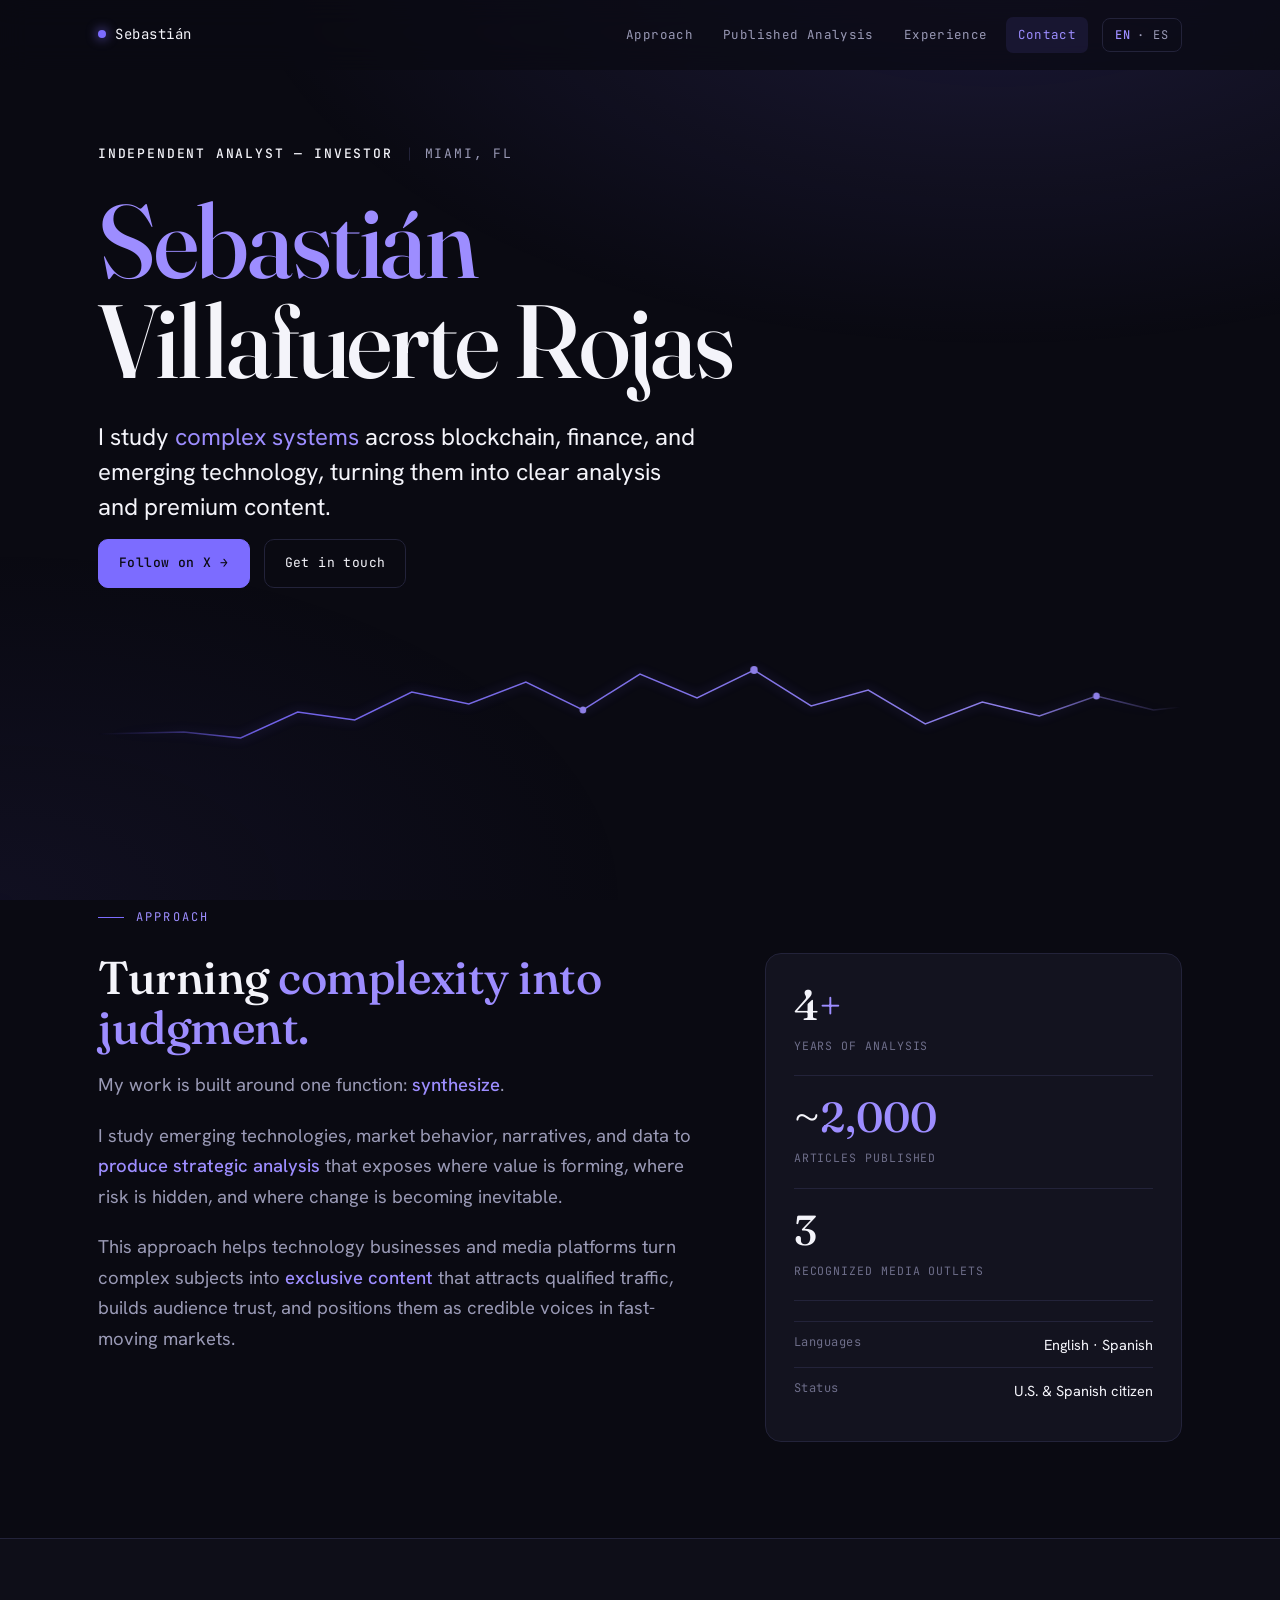
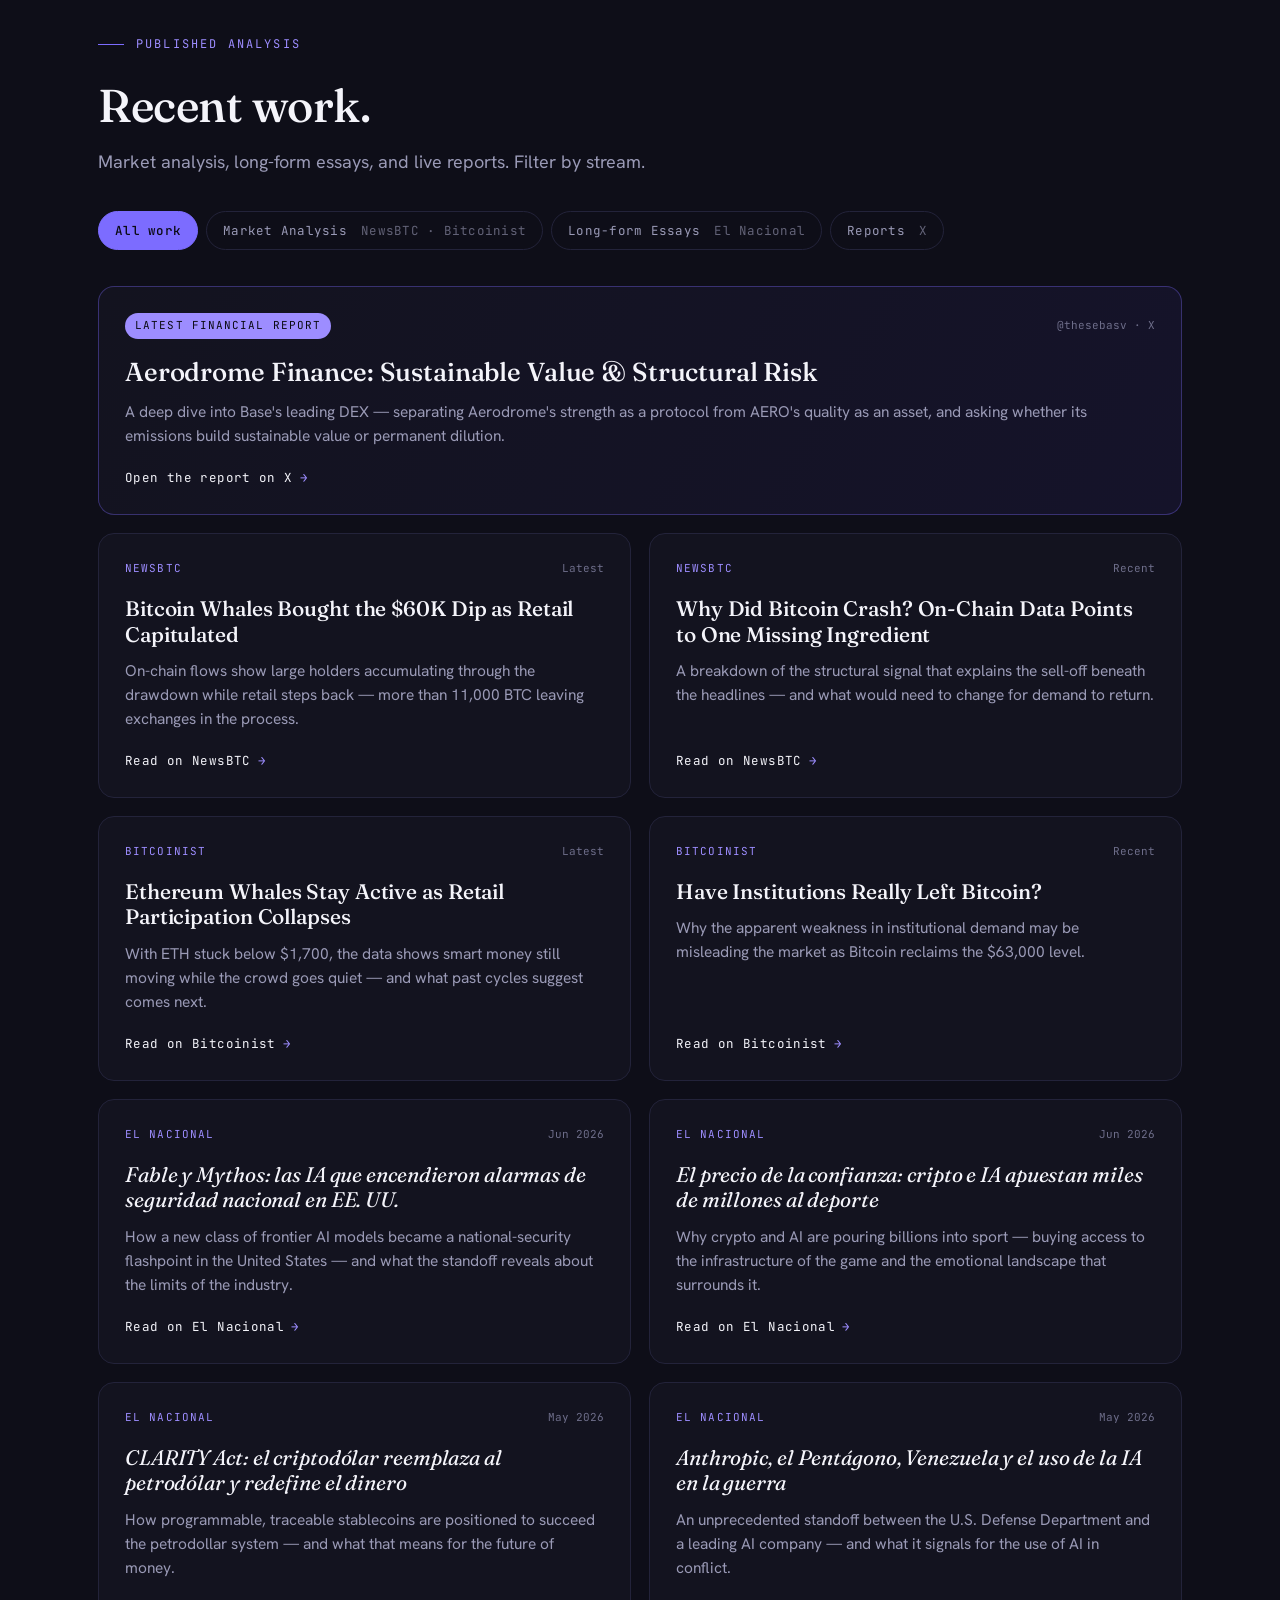
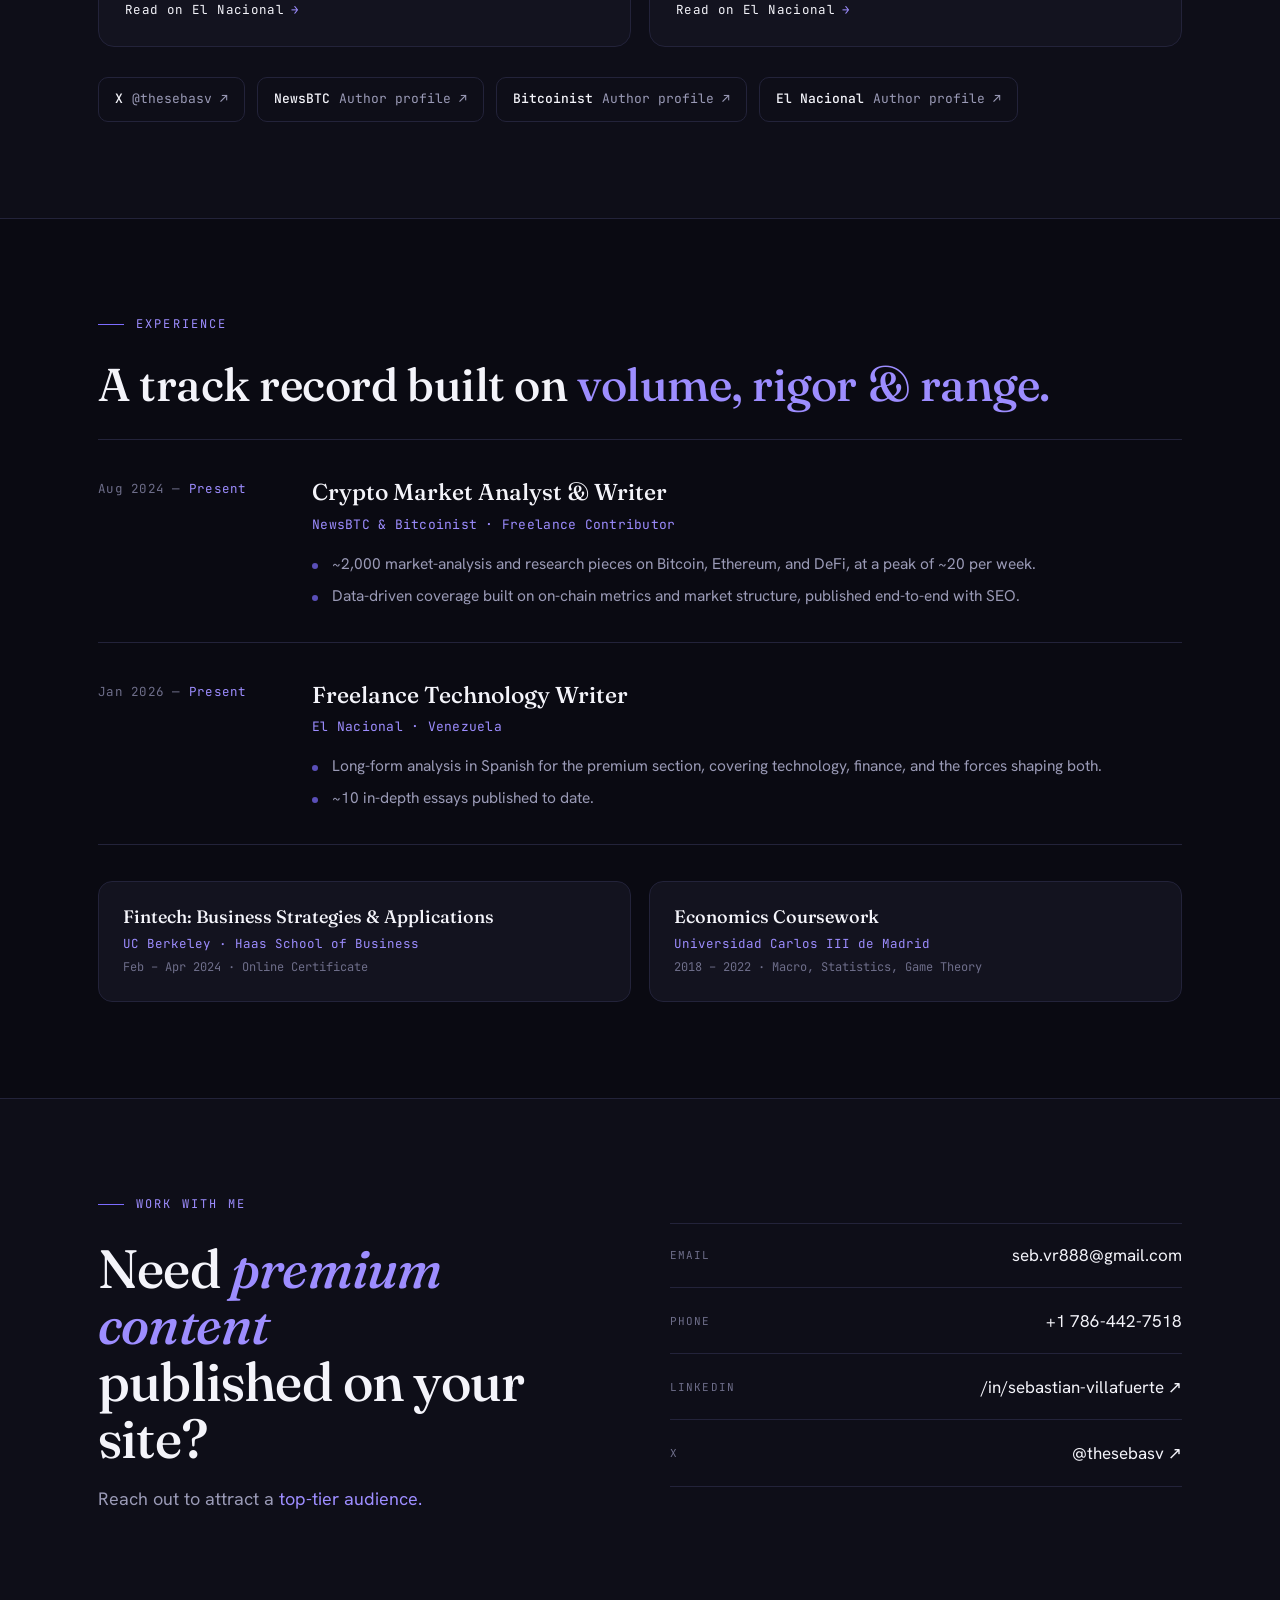
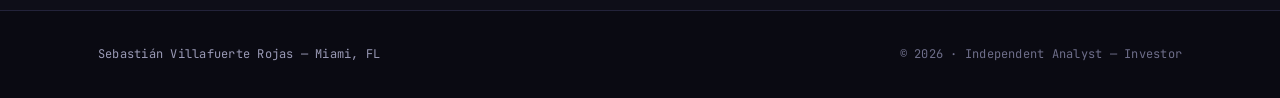
==== index.html @ 08ca3297 "Add files via upload" ====
<!DOCTYPE html>
<html lang="en">
<head>
<meta charset="UTF-8">
<meta name="viewport" content="width=device-width, initial-scale=1.0">
<title>Sebastián Villafuerte — Crypto Market Analyst & Writer</title>
<meta name="description" content="Independent analyst, bilingual writer, and investor focused on markets, technology, economics, and digital assets.">
<link rel="preconnect" href="https://fonts.googleapis.com">
<link rel="preconnect" href="https://fonts.gstatic.com" crossorigin>
<link href="https://fonts.googleapis.com/css2?family=Fraunces:ital,opsz,wght@0,9..144,400;0,9..144,500;0,9..144,600;1,9..144,400&family=Hanken+Grotesk:wght@400;500;600;700&family=JetBrains+Mono:wght@400;500&display=swap" rel="stylesheet">
<style>
  :root{
    --bg:#0A0A12;
    --bg-2:#0E0E18;
    --surface:#13131F;
    --surface-2:#181826;
    --line:#23233A;
    --text:#F4F4FA;
    --muted:#9A9AB6;
    --muted-2:#6E6E8A;
    --violet:#7C6CFF;
    --violet-bright:#9D8DFF;
    --violet-deep:#4B3FA8;
    --glow:rgba(124,108,255,.16);

    --display:"Fraunces", Georgia, serif;
    --body:"Hanken Grotesk", system-ui, sans-serif;
    --mono:"JetBrains Mono", ui-monospace, monospace;

    --maxw:1140px;
    --nav-h:70px;
  }

  *{box-sizing:border-box;margin:0;padding:0}
  html{scroll-behavior:smooth}
  body{
    background:var(--bg);
    color:var(--text);
    font-family:var(--body);
    font-size:17px;
    line-height:1.6;
    -webkit-font-smoothing:antialiased;
    overflow-x:hidden;
  }
  body::before{
    content:"";
    position:fixed;
    inset:0;
    z-index:0;
    pointer-events:none;
    background:
      radial-gradient(1100px 600px at 78% -8%, var(--glow), transparent 70%),
      radial-gradient(900px 500px at 0% 100%, rgba(75,63,168,.10), transparent 70%);
  }
  a{color:inherit;text-decoration:none}
  img{max-width:100%}
  ::selection{background:var(--violet-deep);color:#fff}

  .wrap{max-width:var(--maxw);margin:0 auto;padding:0 28px;position:relative;z-index:1}

  /* ---------- NAV ---------- */
  header.nav{
    position:sticky;top:0;z-index:100;
    height:var(--nav-h);
    display:flex;align-items:center;
    background:rgba(10,10,18,.72);
    backdrop-filter:blur(14px);
    border-bottom:1px solid transparent;
    transition:border-color .3s ease, background .3s ease;
  }
  header.nav.scrolled{border-bottom-color:var(--line)}
  .nav-inner{display:flex;align-items:center;justify-content:space-between;width:100%}
  .brand{
    font-family:var(--mono);
    font-size:14px;letter-spacing:.04em;
    color:var(--text);
    display:flex;align-items:center;gap:9px;
  }
  .brand .dot{width:8px;height:8px;border-radius:50%;background:var(--violet);box-shadow:0 0 12px var(--violet)}
  nav.links{display:flex;gap:6px;align-items:center}
  nav.links a{
    font-family:var(--mono);
    font-size:12.5px;
    letter-spacing:.03em;
    color:var(--muted);
    padding:8px 12px;border-radius:7px;
    transition:color .2s ease, background .2s ease;
  }
  nav.links a:hover{color:var(--text)}
  nav.links a.active{color:var(--violet-bright);background:rgba(124,108,255,.10)}
  .nav-toggle{display:none;background:none;border:1px solid var(--line);color:var(--text);
    width:42px;height:38px;border-radius:8px;cursor:pointer;font-size:18px;align-items:center;justify-content:center}
  .nav-right{display:flex;align-items:center;gap:14px}
  .lang-btn{
    display:inline-flex;align-items:center;gap:6px;
    font-family:var(--mono);font-size:12px;letter-spacing:.08em;
    color:var(--muted);background:transparent;border:1px solid var(--line);
    padding:8px 12px;border-radius:8px;cursor:pointer;
    transition:color .2s,border-color .2s,background .2s;
  }
  .lang-btn:hover{color:var(--violet-bright);border-color:var(--violet)}
  .lang-btn .globe{font-size:13px;opacity:.7}
  .lang-btn b{color:var(--violet-bright);font-weight:500}

  /* ---------- SECTION SHELL ---------- */
  section{position:relative;z-index:1;scroll-margin-top:var(--nav-h)}
  .section-pad{padding:96px 0}
  .eyebrow{
    font-family:var(--mono);
    font-size:12px;letter-spacing:.18em;text-transform:uppercase;
    color:var(--violet-bright);
    display:flex;align-items:center;gap:12px;margin-bottom:26px;
  }
  .eyebrow::before{content:"";width:26px;height:1px;background:var(--violet)}
  h2.sec-title{
    font-family:var(--display);
    font-weight:500;
    font-size:clamp(30px,4.4vw,46px);
    line-height:1.08;
    letter-spacing:-.01em;
    margin-bottom:18px;
  }
  .sec-intro{color:var(--muted);max-width:60ch;font-size:18px}
  .accent{color:var(--violet-bright)}

  /* ---------- HERO ---------- */
  .hero{padding-top:74px;padding-bottom:40px;position:relative;overflow:hidden}
  .hero-eyebrow{
    font-family:var(--mono);font-size:13px;letter-spacing:.14em;text-transform:uppercase;
    color:var(--text);margin-bottom:26px;display:flex;align-items:center;gap:0;flex-wrap:wrap;
  }
  .hero-eyebrow b{color:var(--text);font-weight:500}
  .hero-eyebrow .loc{color:var(--muted);margin-left:16px;padding-left:16px;position:relative}
  .hero-eyebrow .loc::before{content:"";position:absolute;left:0;top:50%;transform:translateY(-50%);width:1px;height:13px;background:var(--line)}
  h1.hero-name{
    font-family:var(--display);
    font-weight:500;
    font-size:clamp(46px,9vw,104px);
    line-height:.96;
    letter-spacing:-.02em;
    margin-bottom:30px;
  }
  h1.hero-name .first{font-weight:500;color:var(--violet-bright)}
  .hero-thesis{
    font-size:clamp(19px,2.4vw,24px);
    color:var(--text);
    max-width:46ch;
    line-height:1.45;
    margin-bottom:14px;
  }
  .hero-thesis .k{color:var(--violet-bright)}
  .hero-sub{color:var(--muted);max-width:54ch;margin-bottom:38px}
  .hero-cta{display:flex;flex-wrap:wrap;gap:14px;align-items:center}
  .btn{
    display:inline-flex;align-items:center;gap:9px;
    font-family:var(--mono);font-size:13px;letter-spacing:.03em;
    padding:13px 20px;border-radius:10px;cursor:pointer;
    transition:transform .18s ease, background .2s ease, border-color .2s ease, box-shadow .2s ease;
  }
  .btn-primary{background:var(--violet);color:#0A0A12;font-weight:500;border:1px solid var(--violet)}
  .btn-primary:hover{background:var(--violet-bright);transform:translateY(-2px);box-shadow:0 10px 30px -10px var(--violet)}
  .btn-ghost{border:1px solid var(--line);color:var(--text)}
  .btn-ghost:hover{border-color:var(--violet);color:var(--violet-bright);transform:translateY(-2px)}
  .btn .arr{transition:transform .2s ease}
  .btn:hover .arr{transform:translateX(3px)}

  /* signal line signature */
  .signal{
    margin-top:64px;width:100%;height:120px;display:block;
    opacity:.9;
  }
  .signal path.line{
    fill:none;stroke:url(#sg);stroke-width:1.5;
    filter:drop-shadow(0 0 6px rgba(124,108,255,.5));
    stroke-dasharray:2400;stroke-dashoffset:2400;
    animation:draw 2.4s ease forwards .25s;
  }
  .signal circle{fill:var(--violet-bright);opacity:0;animation:node .5s ease forwards}
  @keyframes draw{to{stroke-dashoffset:0}}
  @keyframes node{to{opacity:1}}

  /* ---------- STATS STRIP ---------- */
  .stats{
    display:grid;grid-template-columns:repeat(4,1fr);
    border-top:1px solid var(--line);border-bottom:1px solid var(--line);
  }
  .stat{padding:30px 24px;border-right:1px solid var(--line)}
  .stat:last-child{border-right:none}
  .stat .num{font-family:var(--display);font-size:clamp(28px,3.4vw,40px);font-weight:500;line-height:1;color:var(--text)}
  .stat .num span{color:var(--violet-bright)}
  .stat .lbl{font-family:var(--mono);font-size:11.5px;letter-spacing:.08em;text-transform:uppercase;color:var(--muted-2);margin-top:12px}

  /* ---------- ABOUT ---------- */
  .about-grid{display:grid;grid-template-columns:1.3fr .9fr;gap:64px;align-items:start}
  .about-body p{color:var(--muted);font-size:18.5px;line-height:1.65;margin-bottom:20px}
  .about-body p strong{color:var(--text);font-weight:600}
  .about-body p .k{color:var(--violet-bright);font-weight:500}
  .focus-card{
    background:var(--surface);border:1px solid var(--line);border-radius:16px;padding:28px;
  }
  .focus-card h3{font-family:var(--mono);font-size:12px;letter-spacing:.12em;text-transform:uppercase;color:var(--muted);margin-bottom:20px}
  .tags{display:flex;flex-wrap:wrap;gap:9px;margin-bottom:24px}
  .tag{font-family:var(--mono);font-size:12.5px;color:var(--text);background:var(--surface-2);
    border:1px solid var(--line);padding:7px 12px;border-radius:999px}
  .tag.v{border-color:rgba(124,108,255,.4);color:var(--violet-bright)}
  .meta-row{display:flex;justify-content:space-between;padding:11px 0;border-top:1px solid var(--line);font-size:14.5px}
  .meta-row span:first-child{color:var(--muted-2);font-family:var(--mono);font-size:12px;letter-spacing:.04em}
  .meta-row span:last-child{color:var(--text)}
  .stat-block{padding:20px 0;border-bottom:1px solid var(--line)}
  .stat-block:first-child{padding-top:2px}
  .focus-card .stat-block .num{font-family:var(--display);font-size:42px;font-weight:500;line-height:1;color:var(--text)}
  .focus-card .stat-block .num span{color:var(--violet-bright)}
  .focus-card .stat-block .lbl{font-family:var(--mono);font-size:11.5px;letter-spacing:.08em;text-transform:uppercase;color:var(--muted-2);margin-top:11px}
  .meta-wrap{margin-top:20px}

  /* ---------- PUBLISHED ANALYSIS ---------- */
  .tabs{display:flex;flex-wrap:wrap;gap:8px;margin:34px 0 36px}
  .tab{
    font-family:var(--mono);font-size:12.5px;letter-spacing:.02em;
    color:var(--muted);background:transparent;border:1px solid var(--line);
    padding:10px 16px;border-radius:999px;cursor:pointer;
    transition:color .2s,border-color .2s,background .2s;
  }
  .tab:hover{color:var(--text);border-color:var(--muted-2)}
  .tab.active{color:#0A0A12;background:var(--violet);border-color:var(--violet);font-weight:500}
  .tab .c{opacity:.6;margin-left:6px}

  .cards{display:grid;grid-template-columns:repeat(2,1fr);gap:18px}
  .card{
    background:var(--surface);border:1px solid var(--line);border-radius:16px;
    padding:26px;display:flex;flex-direction:column;
    transition:transform .22s ease, border-color .22s ease, background .22s ease;
    position:relative;overflow:hidden;
  }
  .card::after{
    content:"";position:absolute;inset:0;border-radius:16px;pointer-events:none;
    box-shadow:inset 0 0 0 1px transparent;transition:box-shadow .22s ease;
  }
  .card:hover{transform:translateY(-4px);border-color:rgba(124,108,255,.45);background:var(--surface-2)}
  .card:hover::after{box-shadow:inset 0 0 40px -20px var(--violet)}
  .card-top{display:flex;justify-content:space-between;align-items:center;margin-bottom:18px}
  .outlet{font-family:var(--mono);font-size:11px;letter-spacing:.1em;text-transform:uppercase;color:var(--violet-bright)}
  .when{font-family:var(--mono);font-size:11px;color:var(--muted-2)}
  .card h3{
    font-family:var(--display);font-weight:500;font-size:21px;line-height:1.22;
    letter-spacing:-.005em;margin-bottom:12px;
  }
  .card h3 .es{font-style:italic;font-weight:400}
  .card p{color:var(--muted);font-size:15.5px;line-height:1.55;flex-grow:1;margin-bottom:20px}
  .card .read{
    font-family:var(--mono);font-size:12.5px;letter-spacing:.03em;color:var(--text);
    display:inline-flex;align-items:center;gap:7px;align-self:flex-start;
  }
  .card .read .arr{transition:transform .2s ease;color:var(--violet-bright)}
  .card:hover .read .arr{transform:translateX(4px)}
  .card.is-hidden{display:none}

  .feature{grid-column:1 / -1;background:linear-gradient(120deg,var(--surface) 0%,#15132a 100%);
    border-color:rgba(124,108,255,.35)}
  .feature .badge{font-family:var(--mono);font-size:11px;letter-spacing:.1em;text-transform:uppercase;
    color:#0A0A12;background:var(--violet-bright);padding:4px 10px;border-radius:999px}
  .feature h3{font-size:26px}

  .profiles{display:flex;flex-wrap:wrap;gap:12px;margin-top:30px}
  .profile-link{
    display:inline-flex;align-items:center;gap:9px;
    font-family:var(--mono);font-size:13px;color:var(--muted);
    border:1px solid var(--line);padding:11px 16px;border-radius:10px;
    transition:color .2s,border-color .2s,transform .2s;
  }
  .profile-link:hover{color:var(--violet-bright);border-color:var(--violet);transform:translateY(-2px)}
  .profile-link b{color:var(--text);font-weight:500}

  /* ---------- EXPERIENCE ---------- */
  .xp{display:flex;flex-direction:column;gap:0}
  .xp-item{
    display:grid;grid-template-columns:180px 1fr;gap:34px;
    padding:34px 0;border-top:1px solid var(--line);
  }
  .xp-item:last-child{border-bottom:1px solid var(--line)}
  .xp-date{font-family:var(--mono);font-size:12.5px;color:var(--muted-2);letter-spacing:.02em;padding-top:5px}
  .xp-date .now{color:var(--violet-bright)}
  .xp-role{font-family:var(--display);font-size:23px;font-weight:500;margin-bottom:4px}
  .xp-org{font-family:var(--mono);font-size:13px;color:var(--violet-bright);margin-bottom:16px;letter-spacing:.02em}
  .xp-list{list-style:none;display:flex;flex-direction:column;gap:9px}
  .xp-list li{color:var(--muted);font-size:15.5px;line-height:1.5;padding-left:20px;position:relative}
  .xp-list li::before{content:"";position:absolute;left:0;top:11px;width:6px;height:6px;border-radius:50%;
    background:var(--violet);opacity:.7}
  .edu{display:grid;grid-template-columns:repeat(2,1fr);gap:18px;margin-top:36px}
  .edu-card{background:var(--surface);border:1px solid var(--line);border-radius:14px;padding:24px}
  .edu-card .deg{font-family:var(--display);font-size:18px;font-weight:500;margin-bottom:6px;line-height:1.25}
  .edu-card .where{font-family:var(--mono);font-size:12.5px;color:var(--violet-bright);margin-bottom:4px}
  .edu-card .yr{font-family:var(--mono);font-size:12px;color:var(--muted-2)}

  /* ---------- CONTACT ---------- */
  .contact{background:var(--bg-2);border-top:1px solid var(--line)}
  .contact-grid{display:grid;grid-template-columns:1fr 1fr;gap:60px;align-items:center}
  .contact h2{font-family:var(--display);font-weight:500;font-size:clamp(32px,5vw,54px);line-height:1.05;letter-spacing:-.015em}
  .contact h2 .ital{font-style:italic;color:var(--violet-bright)}
  .contact .lead{color:var(--muted);font-size:18px;margin-top:18px;max-width:38ch}
  .contact-list{display:flex;flex-direction:column;gap:2px}
  .c-row{
    display:flex;align-items:center;justify-content:space-between;gap:20px;
    padding:18px 0;border-bottom:1px solid var(--line);
    transition:padding-left .25s ease;
  }
  .c-row:first-child{border-top:1px solid var(--line)}
  .c-row:hover{padding-left:10px}
  .c-row .lab{font-family:var(--mono);font-size:11px;letter-spacing:.1em;text-transform:uppercase;color:var(--muted-2)}
  .c-row .val{font-size:17px;color:var(--text);transition:color .2s}
  .c-row:hover .val{color:var(--violet-bright)}

  footer{padding:34px 0;border-top:1px solid var(--line)}
  .foot-inner{display:flex;justify-content:space-between;align-items:center;flex-wrap:wrap;gap:14px}
  .foot-inner p{font-family:var(--mono);font-size:12px;color:var(--muted-2);letter-spacing:.02em}
  .foot-inner .auth{color:var(--muted)}

  /* ---------- RESPONSIVE ---------- */
  @media(max-width:880px){
    .about-grid{grid-template-columns:1fr;gap:38px}
    .contact-grid{grid-template-columns:1fr;gap:36px}
    .cards{grid-template-columns:1fr}
    .stats{grid-template-columns:repeat(2,1fr)}
    .stat:nth-child(2){border-right:none}
    .stat:nth-child(1),.stat:nth-child(2){border-bottom:1px solid var(--line)}
    .edu{grid-template-columns:1fr}
    .xp-item{grid-template-columns:1fr;gap:14px}
  }
  @media(max-width:640px){
    nav.links{
      position:fixed;top:var(--nav-h);left:0;right:0;
      flex-direction:column;align-items:stretch;gap:2px;
      background:rgba(12,12,22,.98);backdrop-filter:blur(14px);
      padding:14px 20px 22px;border-bottom:1px solid var(--line);
      transform:translateY(-130%);transition:transform .3s ease;
    }
    nav.links.open{transform:translateY(0)}
    nav.links a{padding:13px 12px;font-size:14px}
    .nav-toggle{display:inline-flex}
    .section-pad{padding:70px 0}
    .wrap{padding:0 20px}
    body{font-size:16px}
  }
  @media(prefers-reduced-motion:reduce){
    html{scroll-behavior:auto}
    .signal path.line{animation:none;stroke-dashoffset:0}
    .signal circle{animation:none;opacity:1}
    *{transition:none!important}
  }
</style>
</head>
<body>

<header class="nav" id="nav">
  <div class="wrap nav-inner">
    <a href="#top" class="brand"><span class="dot"></span>Sebastián</a>
    <div class="nav-right">
      <nav class="links" id="navLinks">
        <a href="#about" data-i18n="nav.approach">Approach</a>
        <a href="#work" data-i18n="nav.work">Published Analysis</a>
        <a href="#experience" data-i18n="nav.experience">Experience</a>
        <a href="#contact" data-i18n="nav.contact">Contact</a>
      </nav>
      <button class="lang-btn" id="langBtn" aria-label="Switch language / Cambiar idioma"><b>EN</b> · ES</button>
      <button class="nav-toggle" id="navToggle" aria-label="Toggle menu">≡</button>
    </div>
  </div>
</header>

<!-- HERO -->
<section id="top" class="hero">
  <div class="wrap">
    <p class="hero-eyebrow" data-i18n="hero.eyebrow"><b>Independent Analyst — Investor</b><span class="loc">Miami, FL</span></p>
    <h1 class="hero-name"><span class="first">Sebastián</span><br>Villafuerte Rojas</h1>
    <p class="hero-thesis" data-i18n="hero.thesis">I study <span class="k">complex systems</span> across blockchain, finance, and emerging technology, turning them into clear analysis and premium content.</p>
    <div class="hero-cta">
      <a href="https://x.com/thesebasv" target="_blank" rel="noopener" class="btn btn-primary" data-i18n="hero.btnX">Follow on X <span class="arr">→</span></a>
      <a href="#contact" class="btn btn-ghost" data-i18n="hero.btnContact">Get in touch</a>
    </div>

    <svg class="signal" viewBox="0 0 1140 120" preserveAspectRatio="none" aria-hidden="true">
      <defs>
        <linearGradient id="sg" x1="0" y1="0" x2="1" y2="0">
          <stop offset="0" stop-color="#4B3FA8" stop-opacity="0"/>
          <stop offset="0.15" stop-color="#7C6CFF"/>
          <stop offset="0.85" stop-color="#9D8DFF"/>
          <stop offset="1" stop-color="#9D8DFF" stop-opacity="0"/>
        </linearGradient>
      </defs>
      <path class="line" d="M0,82 L90,80 L150,86 L210,60 L270,68 L330,40 L390,52 L450,30 L510,58 L570,22 L630,46 L690,18 L750,54 L810,38 L870,72 L930,50 L990,64 L1050,44 L1110,58 L1140,55"/>
      <circle cx="510" cy="58" r="3.5" style="animation-delay:1.4s"/>
      <circle cx="690" cy="18" r="4" style="animation-delay:1.9s"/>
      <circle cx="1050" cy="44" r="3.5" style="animation-delay:2.3s"/>
    </svg>
  </div>
</section>

<!-- ABOUT -->
<section id="about" class="section-pad">
  <div class="wrap">
    <p class="eyebrow" data-i18n="about.eyebrow">Approach</p>
    <div class="about-grid">
      <div class="about-body">
        <h2 class="sec-title" data-i18n="about.title">Turning <span class="accent">complexity into judgment.</span></h2>
        <p data-i18n="about.p1">My work is built around one function: <span class="k">synthesize</span>.</p>
        <p data-i18n="about.p2">I study emerging technologies, market behavior, narratives, and data to <span class="k">produce strategic analysis</span> that exposes where value is forming, where risk is hidden, and where change is becoming inevitable.</p>
        <p data-i18n="about.p3">This approach helps technology businesses and media platforms turn complex subjects into <span class="k">exclusive content</span> that attracts qualified traffic, builds audience trust, and positions them as credible voices in fast-moving markets.</p>
      </div>
      <aside class="focus-card">
        <div class="stat-block">
          <div class="num">4<span>+</span></div>
          <div class="lbl" data-i18n="about.stat1">Years of analysis</div>
        </div>
        <div class="stat-block">
          <div class="num">~<span>2,000</span></div>
          <div class="lbl" data-i18n="about.stat2">Articles published</div>
        </div>
        <div class="stat-block">
          <div class="num">3<span></span></div>
          <div class="lbl" data-i18n="about.stat3">Recognized media outlets</div>
        </div>
        <div class="meta-wrap">
          <div class="meta-row" data-i18n="about.meta1"><span>Languages</span><span>English · Spanish</span></div>
          <div class="meta-row" data-i18n="about.meta2"><span>Status</span><span>U.S. &amp; Spanish citizen</span></div>
        </div>
      </aside>
    </div>
  </div>
</section>

<!-- PUBLISHED ANALYSIS -->
<section id="work" class="section-pad" style="background:var(--bg-2);border-top:1px solid var(--line);border-bottom:1px solid var(--line)">
  <div class="wrap">
    <p class="eyebrow" data-i18n="work.eyebrow">Published Analysis</p>
    <h2 class="sec-title" data-i18n="work.title">Recent work.</h2>
    <p class="sec-intro" data-i18n="work.intro">Market analysis, long-form essays, and live reports. Filter by stream.</p>

    <div class="tabs" id="tabs">
      <button class="tab active" data-filter="all" data-i18n="tab.all">All work</button>
      <button class="tab" data-filter="markets" data-i18n="tab.markets">Market Analysis <span class="c">NewsBTC · Bitcoinist</span></button>
      <button class="tab" data-filter="essays" data-i18n="tab.essays">Long-form Essays <span class="c">El Nacional</span></button>
      <button class="tab" data-filter="reports" data-i18n="tab.reports">Reports <span class="c">X</span></button>
    </div>

    <div class="cards" id="cards">

      <!-- FEATURE: X report -->
      <a class="card feature" data-stream="reports" href="https://x.com/thesebasv/status/2066897389949002223" target="_blank" rel="noopener">
        <div class="card-top">
          <span class="badge" data-i18n="card.x.badge">Latest Financial Report</span>
          <span class="when">@thesebasv · X</span>
        </div>
        <h3>Aerodrome Finance: Sustainable Value &amp; Structural Risk</h3>
        <p data-i18n="card.x.teaser">A deep dive into Base's leading DEX — separating Aerodrome's strength as a protocol from AERO's quality as an asset, and asking whether its emissions build sustainable value or permanent dilution.</p>
        <span class="read" data-i18n="read.x">Open the report on X <span class="arr">→</span></span>
      </a>

      <!-- MARKETS -->
      <a class="card" data-stream="markets" href="https://www.newsbtc.com/bitcoin-news/bitcoin-whales-bought-the-60k-dip-as-retail-capitulated-over-11000-btc-leave-exchanges/" target="_blank" rel="noopener">
        <div class="card-top"><span class="outlet">NewsBTC</span><span class="when" data-i18n="when.latest">Latest</span></div>
        <h3>Bitcoin Whales Bought the $60K Dip as Retail Capitulated</h3>
        <p data-i18n="card.btc1">On-chain flows show large holders accumulating through the drawdown while retail steps back — more than 11,000 BTC leaving exchanges in the process.</p>
        <span class="read" data-i18n="read.newsbtc">Read on NewsBTC <span class="arr">→</span></span>
      </a>

      <a class="card" data-stream="markets" href="https://www.newsbtc.com/bitcoin-news/why-did-bitcoin-crash-on-chain-data-points-to-one-missing-ingredient/" target="_blank" rel="noopener">
        <div class="card-top"><span class="outlet">NewsBTC</span><span class="when" data-i18n="when.recent">Recent</span></div>
        <h3>Why Did Bitcoin Crash? On-Chain Data Points to One Missing Ingredient</h3>
        <p data-i18n="card.btc2">A breakdown of the structural signal that explains the sell-off beneath the headlines — and what would need to change for demand to return.</p>
        <span class="read" data-i18n="read.newsbtc">Read on NewsBTC <span class="arr">→</span></span>
      </a>

      <a class="card" data-stream="markets" href="https://bitcoinist.com/ethereum-whale-active-retail-participation-collapse/" target="_blank" rel="noopener">
        <div class="card-top"><span class="outlet">Bitcoinist</span><span class="when" data-i18n="when.latest">Latest</span></div>
        <h3>Ethereum Whales Stay Active as Retail Participation Collapses</h3>
        <p data-i18n="card.eth1">With ETH stuck below $1,700, the data shows smart money still moving while the crowd goes quiet — and what past cycles suggest comes next.</p>
        <span class="read" data-i18n="read.bitcoinist">Read on Bitcoinist <span class="arr">→</span></span>
      </a>

      <a class="card" data-stream="markets" href="https://bitcoinist.com/institutions-really-left-bitcoin-analyst-explains/" target="_blank" rel="noopener">
        <div class="card-top"><span class="outlet">Bitcoinist</span><span class="when" data-i18n="when.recent">Recent</span></div>
        <h3>Have Institutions Really Left Bitcoin?</h3>
        <p data-i18n="card.btc3">Why the apparent weakness in institutional demand may be misleading the market as Bitcoin reclaims the $63,000 level.</p>
        <span class="read" data-i18n="read.bitcoinist">Read on Bitcoinist <span class="arr">→</span></span>
      </a>

      <!-- ESSAYS -->
      <a class="card" data-stream="essays" href="https://www.elnacional.com/2026/06/fable-y-mythos-las-ia-que-encendieron-alarmas-de-seguridad-nacional-en-ee-uu/" target="_blank" rel="noopener">
        <div class="card-top"><span class="outlet">El Nacional</span><span class="when">Jun 2026</span></div>
        <h3><span class="es">Fable y Mythos: las IA que encendieron alarmas de seguridad nacional en EE. UU.</span></h3>
        <p data-i18n="card.es1">How a new class of frontier AI models became a national-security flashpoint in the United States — and what the standoff reveals about the limits of the industry.</p>
        <span class="read" data-i18n="read.elnacional">Read on El Nacional <span class="arr">→</span></span>
      </a>

      <a class="card" data-stream="essays" href="https://www.elnacional.com/el-deportista/2026/06/el-precio-de-la-confianza-por-que-cripto-e-ia-apuestan-miles-de-millones-al-deporte/" target="_blank" rel="noopener">
        <div class="card-top"><span class="outlet">El Nacional</span><span class="when">Jun 2026</span></div>
        <h3><span class="es">El precio de la confianza: cripto e IA apuestan miles de millones al deporte</span></h3>
        <p data-i18n="card.es2">Why crypto and AI are pouring billions into sport — buying access to the infrastructure of the game and the emotional landscape that surrounds it.</p>
        <span class="read" data-i18n="read.elnacional">Read on El Nacional <span class="arr">→</span></span>
      </a>

      <a class="card" data-stream="essays" href="https://www.elnacional.com/2026/05/clarity-act-el-criptodolar-reemplaza-al-petrodolar-y-redefine-el-dinero/" target="_blank" rel="noopener">
        <div class="card-top"><span class="outlet">El Nacional</span><span class="when">May 2026</span></div>
        <h3><span class="es">CLARITY Act: el criptodólar reemplaza al petrodólar y redefine el dinero</span></h3>
        <p data-i18n="card.es3">How programmable, traceable stablecoins are positioned to succeed the petrodollar system — and what that means for the future of money.</p>
        <span class="read" data-i18n="read.elnacional">Read on El Nacional <span class="arr">→</span></span>
      </a>

      <a class="card" data-stream="essays" href="https://www.elnacional.com/2026/05/anthropic-el-pentagono-venezuela-y-el-uso-de-la-ia-en-la-guerra/" target="_blank" rel="noopener">
        <div class="card-top"><span class="outlet">El Nacional</span><span class="when">May 2026</span></div>
        <h3><span class="es">Anthropic, el Pentágono, Venezuela y el uso de la IA en la guerra</span></h3>
        <p data-i18n="card.es4">An unprecedented standoff between the U.S. Defense Department and a leading AI company — and what it signals for the use of AI in conflict.</p>
        <span class="read" data-i18n="read.elnacional">Read on El Nacional <span class="arr">→</span></span>
      </a>

    </div>

    <div class="profiles">
      <a class="profile-link" href="https://x.com/thesebasv" target="_blank" rel="noopener"><b>X</b> @thesebasv ↗</a>
      <a class="profile-link" href="https://www.newsbtc.com/author/sebastianvr/" target="_blank" rel="noopener" data-i18n="profile.newsbtc"><b>NewsBTC</b> Author profile ↗</a>
      <a class="profile-link" href="https://bitcoinist.com/author/sebastianvr/" target="_blank" rel="noopener" data-i18n="profile.bitcoinist"><b>Bitcoinist</b> Author profile ↗</a>
      <a class="profile-link" href="https://www.elnacional.com/author/sebastian-villafuerte/" target="_blank" rel="noopener" data-i18n="profile.elnacional"><b>El Nacional</b> Author profile ↗</a>
    </div>
  </div>
</section>

<!-- EXPERIENCE -->
<section id="experience" class="section-pad">
  <div class="wrap">
    <p class="eyebrow" data-i18n="exp.eyebrow">Experience</p>
    <h2 class="sec-title" data-i18n="exp.title">A track record built on <span class="accent">volume, rigor &amp; range.</span></h2>

    <div class="xp" style="margin-top:30px">
      <div class="xp-item">
        <div class="xp-date" data-i18n="xp1.date">Aug 2024 — <span class="now">Present</span></div>
        <div>
          <div class="xp-role" data-i18n="xp1.role">Crypto Market Analyst &amp; Writer</div>
          <div class="xp-org" data-i18n="xp1.org">NewsBTC &amp; Bitcoinist · Freelance Contributor</div>
          <ul class="xp-list">
            <li data-i18n="xp1.li1">~2,000 market-analysis and research pieces on Bitcoin, Ethereum, and DeFi, at a peak of ~20 per week.</li>
            <li data-i18n="xp1.li2">Data-driven coverage built on on-chain metrics and market structure, published end-to-end with SEO.</li>
          </ul>
        </div>
      </div>

      <div class="xp-item">
        <div class="xp-date" data-i18n="xp2.date">Jan 2026 — <span class="now">Present</span></div>
        <div>
          <div class="xp-role" data-i18n="xp2.role">Freelance Technology Writer</div>
          <div class="xp-org">El Nacional · Venezuela</div>
          <ul class="xp-list">
            <li data-i18n="xp2.li1">Long-form analysis in Spanish for the premium section, covering technology, finance, and the forces shaping both.</li>
            <li data-i18n="xp2.li2">~10 in-depth essays published to date.</li>
          </ul>
        </div>
      </div>
    </div>

    <div class="edu">
      <div class="edu-card">
        <div class="deg">Fintech: Business Strategies &amp; Applications</div>
        <div class="where">UC Berkeley · Haas School of Business</div>
        <div class="yr" data-i18n="edu1.yr">Feb – Apr 2024 · Online Certificate</div>
      </div>
      <div class="edu-card">
        <div class="deg" data-i18n="edu2.deg">Economics Coursework</div>
        <div class="where">Universidad Carlos III de Madrid</div>
        <div class="yr" data-i18n="edu2.yr">2018 – 2022 · Macro, Statistics, Game Theory</div>
      </div>
    </div>
  </div>
</section>

<!-- CONTACT -->
<section id="contact" class="contact section-pad">
  <div class="wrap">
    <div class="contact-grid">
      <div>
        <p class="eyebrow" data-i18n="contact.eyebrow">Work with me</p>
        <h2 data-i18n="contact.title">Need <span class="ital">premium content</span><br>published on your site?</h2>
        <p class="lead" data-i18n="contact.lead">Reach out to attract a <span class="accent">top-tier audience.</span></p>
      </div>
      <div class="contact-list">
        <a class="c-row" href="mailto:seb.vr888@gmail.com"><span class="lab" data-i18n="contact.lab.email">Email</span><span class="val">seb.vr888@gmail.com</span></a>
        <a class="c-row" href="tel:+17864427518"><span class="lab" data-i18n="contact.lab.phone">Phone</span><span class="val">+1 786-442-7518</span></a>
        <a class="c-row" href="https://www.linkedin.com/in/sebastian-villafuerte/" target="_blank" rel="noopener"><span class="lab">LinkedIn</span><span class="val">/in/sebastian-villafuerte ↗</span></a>
        <a class="c-row" href="https://x.com/thesebasv" target="_blank" rel="noopener"><span class="lab">X</span><span class="val">@thesebasv ↗</span></a>
      </div>
    </div>
  </div>
</section>

<footer>
  <div class="wrap foot-inner">
    <p class="auth">Sebastián Villafuerte Rojas — Miami, FL</p>
    <p data-i18n="foot.tagline">© 2026 · Independent Analyst — Investor</p>
  </div>
</footer>

<script>
  // sticky nav border + active link
  const nav = document.getElementById('nav');
  const navLinks = Array.from(document.querySelectorAll('nav.links a'));
  const sections = ['about','work','experience','contact'].map(id=>document.getElementById(id));

  window.addEventListener('scroll', ()=>{
    nav.classList.toggle('scrolled', window.scrollY > 8);
  });

  const obs = new IntersectionObserver((entries)=>{
    entries.forEach(e=>{
      if(e.isIntersecting){
        const id = e.target.id;
        navLinks.forEach(a=>a.classList.toggle('active', a.getAttribute('href')==='#'+id));
      }
    });
  }, {rootMargin:'-45% 0px -50% 0px', threshold:0});
  sections.forEach(s=>s && obs.observe(s));

  // mobile menu
  const toggle = document.getElementById('navToggle');
  const linksEl = document.getElementById('navLinks');
  toggle.addEventListener('click', ()=>linksEl.classList.toggle('open'));
  linksEl.addEventListener('click', e=>{ if(e.target.tagName==='A') linksEl.classList.remove('open'); });

  // published-work filter
  const tabs = Array.from(document.querySelectorAll('.tab'));
  const cards = Array.from(document.querySelectorAll('#cards .card'));
  tabs.forEach(tab=>{
    tab.addEventListener('click', ()=>{
      tabs.forEach(t=>t.classList.remove('active'));
      tab.classList.add('active');
      const f = tab.dataset.filter;
      cards.forEach(c=>{
        const show = f==='all' || c.dataset.stream===f;
        c.classList.toggle('is-hidden', !show);
      });
    });
  });
  // ---------- language toggle (EN / ES) ----------
  const i18n = {
    'nav.approach':{en:`Approach`,es:`Enfoque`},
    'nav.work':{en:`Published Analysis`,es:`Análisis Publicado`},
    'nav.experience':{en:`Experience`,es:`Experiencia`},
    'nav.contact':{en:`Contact`,es:`Contacto`},

    'hero.eyebrow':{en:`<b>Independent Analyst — Investor</b><span class="loc">Miami, FL</span>`,es:`<b>Analista Independiente — Inversor</b><span class="loc">Miami, FL</span>`},
    'hero.thesis':{en:`I study <span class="k">complex systems</span> across blockchain, finance, and emerging technology, turning them into clear analysis and premium content.`,es:`Estudio <span class="k">sistemas complejos</span> en blockchain, finanzas y tecnología emergente, y los convierto en análisis claro y contenido premium.`},
    'hero.btnX':{en:`Follow on X <span class="arr">→</span>`,es:`Sígueme en X <span class="arr">→</span>`},
    'hero.btnContact':{en:`Get in touch`,es:`Contáctame`},

    'about.eyebrow':{en:`Approach`,es:`Enfoque`},
    'about.title':{en:`Turning <span class="accent">complexity into judgment.</span>`,es:`Convertir la <span class="accent">complejidad en criterio.</span>`},
    'about.p1':{en:`My work is built around one function: <span class="k">synthesize</span>.`,es:`Mi trabajo gira en torno a una sola función: <span class="k">sintetizar</span>.`},
    'about.p2':{en:`I study emerging technologies, market behavior, narratives, and data to <span class="k">produce strategic analysis</span> that exposes where value is forming, where risk is hidden, and where change is becoming inevitable.`,es:`Estudio tecnologías emergentes, el comportamiento del mercado, las narrativas y los datos para <span class="k">producir análisis estratégico</span> que revela dónde se está formando el valor, dónde se esconde el riesgo y dónde el cambio se vuelve inevitable.`},
    'about.p3':{en:`This approach helps technology businesses and media platforms turn complex subjects into <span class="k">exclusive content</span> that attracts qualified traffic, builds audience trust, and positions them as credible voices in fast-moving markets.`,es:`Este enfoque ayuda a empresas tecnológicas y plataformas de medios a convertir temas complejos en <span class="k">contenido exclusivo</span> que atrae tráfico cualificado, genera confianza en la audiencia y los posiciona como voces creíbles en mercados que se mueven rápido.`},
    'about.stat1':{en:`Years of analysis`,es:`Años de análisis`},
    'about.stat2':{en:`Articles published`,es:`Artículos publicados`},
    'about.stat3':{en:`Recognized media outlets`,es:`Medios reconocidos`},
    'about.meta1':{en:`<span>Languages</span><span>English · Spanish</span>`,es:`<span>Idiomas</span><span>Inglés · Español</span>`},
    'about.meta2':{en:`<span>Status</span><span>U.S. &amp; Spanish citizen</span>`,es:`<span>Estatus</span><span>Ciudadano de EE. UU. y España</span>`},

    'work.eyebrow':{en:`Published Analysis`,es:`Análisis Publicado`},
    'work.title':{en:`Recent work.`,es:`Trabajo reciente.`},
    'work.intro':{en:`Market analysis, long-form essays, and live reports. Filter by stream.`,es:`Análisis de mercado, ensayos de fondo y reportes en vivo. Filtra por categoría.`},
    'tab.all':{en:`All work`,es:`Todo`},
    'tab.markets':{en:`Market Analysis <span class="c">NewsBTC · Bitcoinist</span>`,es:`Análisis de Mercado <span class="c">NewsBTC · Bitcoinist</span>`},
    'tab.essays':{en:`Long-form Essays <span class="c">El Nacional</span>`,es:`Ensayos <span class="c">El Nacional</span>`},
    'tab.reports':{en:`Reports <span class="c">X</span>`,es:`Reportes <span class="c">X</span>`},

    'card.x.badge':{en:`Latest Financial Report`,es:`Último Reporte Financiero`},
    'card.x.teaser':{en:`A deep dive into Base's leading DEX — separating Aerodrome's strength as a protocol from AERO's quality as an asset, and asking whether its emissions build sustainable value or permanent dilution.`,es:`Un análisis a fondo del principal DEX de Base: separa la fortaleza de Aerodrome como protocolo de la calidad de AERO como activo, y pregunta si sus emisiones construyen valor sostenible o dilución permanente.`},
    'read.x':{en:`Open the report on X <span class="arr">→</span>`,es:`Abrir el reporte en X <span class="arr">→</span>`},
    'when.latest':{en:`Latest`,es:`Reciente`},
    'when.recent':{en:`Recent`,es:`Reciente`},
    'card.btc1':{en:`On-chain flows show large holders accumulating through the drawdown while retail steps back — more than 11,000 BTC leaving exchanges in the process.`,es:`Los flujos on-chain muestran a los grandes holders acumulando durante la caída mientras el retail se retira — con más de 11.000 BTC saliendo de los exchanges.`},
    'read.newsbtc':{en:`Read on NewsBTC <span class="arr">→</span>`,es:`Leer en NewsBTC <span class="arr">→</span>`},
    'card.btc2':{en:`A breakdown of the structural signal that explains the sell-off beneath the headlines — and what would need to change for demand to return.`,es:`Un desglose de la señal estructural que explica la caída más allá de los titulares — y qué tendría que cambiar para que regrese la demanda.`},
    'card.eth1':{en:`With ETH stuck below $1,700, the data shows smart money still moving while the crowd goes quiet — and what past cycles suggest comes next.`,es:`Con ETH estancado por debajo de los $1.700, los datos muestran al smart money todavía activo mientras la multitud se calla — y qué sugieren los ciclos anteriores sobre lo que viene.`},
    'read.bitcoinist':{en:`Read on Bitcoinist <span class="arr">→</span>`,es:`Leer en Bitcoinist <span class="arr">→</span>`},
    'card.btc3':{en:`Why the apparent weakness in institutional demand may be misleading the market as Bitcoin reclaims the $63,000 level.`,es:`Por qué la aparente debilidad en la demanda institucional podría estar engañando al mercado mientras Bitcoin recupera los $63.000.`},
    'card.es1':{en:`How a new class of frontier AI models became a national-security flashpoint in the United States — and what the standoff reveals about the limits of the industry.`,es:`Cómo una nueva clase de modelos de IA de frontera se convirtió en un punto de tensión de seguridad nacional en Estados Unidos — y qué revela el enfrentamiento sobre los límites de la industria.`},
    'read.elnacional':{en:`Read on El Nacional <span class="arr">→</span>`,es:`Leer en El Nacional <span class="arr">→</span>`},
    'card.es2':{en:`Why crypto and AI are pouring billions into sport — buying access to the infrastructure of the game and the emotional landscape that surrounds it.`,es:`Por qué cripto e IA invierten miles de millones en el deporte — comprando acceso a la infraestructura del juego y al paisaje emocional que lo rodea.`},
    'card.es3':{en:`How programmable, traceable stablecoins are positioned to succeed the petrodollar system — and what that means for the future of money.`,es:`Cómo las stablecoins programables y rastreables se posicionan para suceder al sistema del petrodólar — y qué significa para el futuro del dinero.`},
    'card.es4':{en:`An unprecedented standoff between the U.S. Defense Department and a leading AI company — and what it signals for the use of AI in conflict.`,es:`Un enfrentamiento sin precedentes entre el Departamento de Defensa de EE. UU. y una de las principales empresas de IA — y qué señala sobre el uso de la IA en la guerra.`},

    'profile.newsbtc':{en:`<b>NewsBTC</b> Author profile ↗`,es:`<b>NewsBTC</b> Perfil de autor ↗`},
    'profile.bitcoinist':{en:`<b>Bitcoinist</b> Author profile ↗`,es:`<b>Bitcoinist</b> Perfil de autor ↗`},
    'profile.elnacional':{en:`<b>El Nacional</b> Author profile ↗`,es:`<b>El Nacional</b> Perfil de autor ↗`},

    'exp.eyebrow':{en:`Experience`,es:`Experiencia`},
    'exp.title':{en:`A track record built on <span class="accent">volume, rigor &amp; range.</span>`,es:`Una trayectoria construida sobre <span class="accent">volumen, rigor y amplitud.</span>`},
    'xp1.date':{en:`Aug 2024 — <span class="now">Present</span>`,es:`Ago 2024 — <span class="now">Presente</span>`},
    'xp1.role':{en:`Crypto Market Analyst &amp; Writer`,es:`Analista y Redactor de Mercados Cripto`},
    'xp1.org':{en:`NewsBTC &amp; Bitcoinist · Freelance Contributor`,es:`NewsBTC &amp; Bitcoinist · Colaborador Freelance`},
    'xp1.li1':{en:`~2,000 market-analysis and research pieces on Bitcoin, Ethereum, and DeFi, at a peak of ~20 per week.`,es:`~2.000 piezas de análisis e investigación sobre Bitcoin, Ethereum y DeFi, con un pico de ~20 por semana.`},
    'xp1.li2':{en:`Data-driven coverage built on on-chain metrics and market structure, published end-to-end with SEO.`,es:`Cobertura basada en datos, apoyada en métricas on-chain y estructura de mercado, publicada de principio a fin con SEO.`},
    'xp2.date':{en:`Jan 2026 — <span class="now">Present</span>`,es:`Ene 2026 — <span class="now">Presente</span>`},
    'xp2.role':{en:`Freelance Technology Writer`,es:`Redactor de Tecnología Freelance`},
    'xp2.li1':{en:`Long-form analysis in Spanish for the premium section, covering technology, finance, and the forces shaping both.`,es:`Análisis de fondo en español para la sección premium, sobre tecnología, finanzas y las fuerzas que dan forma a ambas.`},
    'xp2.li2':{en:`~10 in-depth essays published to date.`,es:`~10 ensayos de fondo publicados hasta la fecha.`},
    'edu1.yr':{en:`Feb – Apr 2024 · Online Certificate`,es:`Feb – Abr 2024 · Certificado Online`},
    'edu2.deg':{en:`Economics Coursework`,es:`Estudios de Economía`},
    'edu2.yr':{en:`2018 – 2022 · Macro, Statistics, Game Theory`,es:`2018 – 2022 · Macro, Estadística, Teoría de Juegos`},

    'contact.eyebrow':{en:`Work with me`,es:`Trabaja conmigo`},
    'contact.title':{en:`Need <span class="ital">premium content</span><br>published on your site?`,es:`¿Necesitas <span class="ital">contenido premium</span><br>publicado en tu sitio?`},
    'contact.lead':{en:`Reach out to attract a <span class="accent">top-tier audience.</span>`,es:`Escríbeme para atraer a una <span class="accent">audiencia de primer nivel.</span>`},
    'contact.lab.email':{en:`Email`,es:`Correo`},
    'contact.lab.phone':{en:`Phone`,es:`Teléfono`},

    'foot.tagline':{en:`© 2026 · Independent Analyst — Investor`,es:`© 2026 · Analista Independiente — Inversor`}
  };

  const langBtn = document.getElementById('langBtn');
  let currentLang = 'en';

  function applyLang(lang){
    document.querySelectorAll('[data-i18n]').forEach(el=>{
      const entry = i18n[el.dataset.i18n];
      if(entry && entry[lang]!=null) el.innerHTML = entry[lang];
    });
    document.documentElement.lang = lang;
    langBtn.innerHTML = lang==='en' ? '<b>EN</b> · ES' : 'EN · <b>ES</b>';
    currentLang = lang;
  }

  langBtn.addEventListener('click', ()=> applyLang(currentLang==='en' ? 'es' : 'en'));
</script>
</body>
</html>
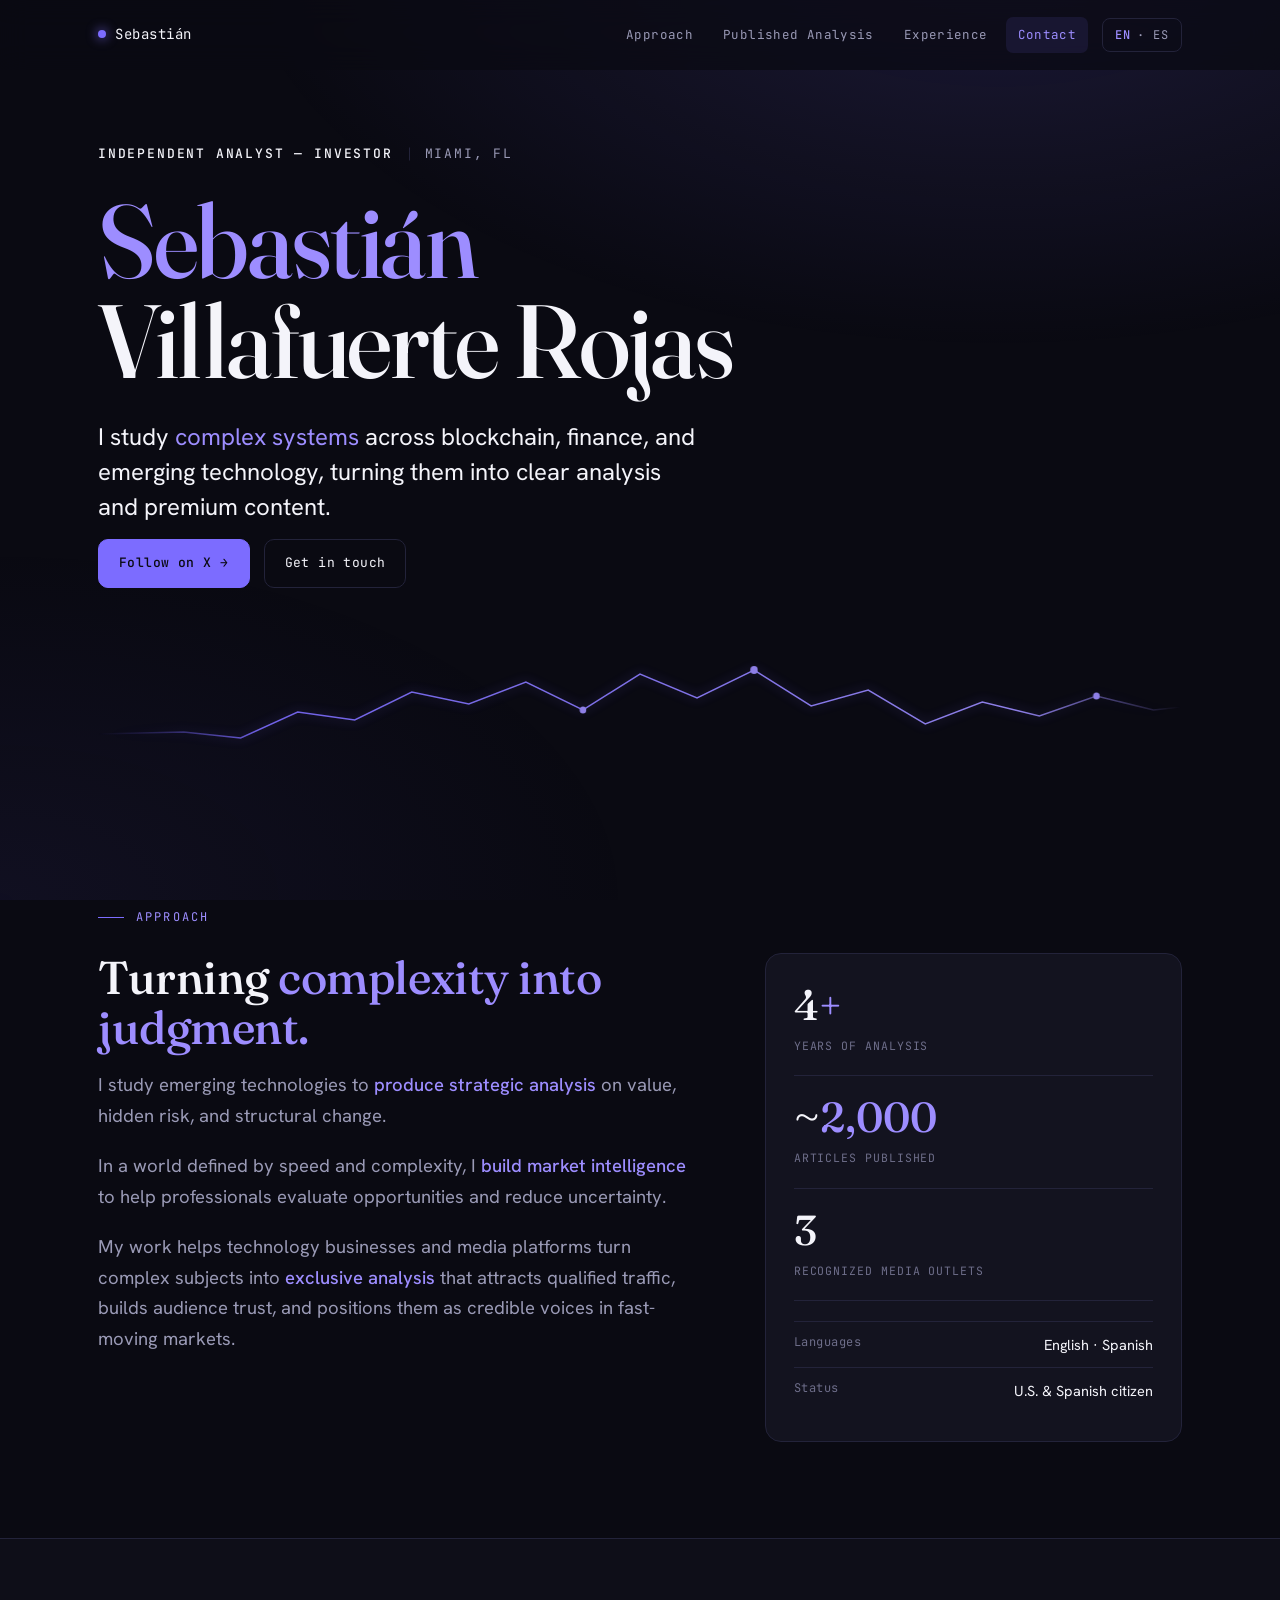
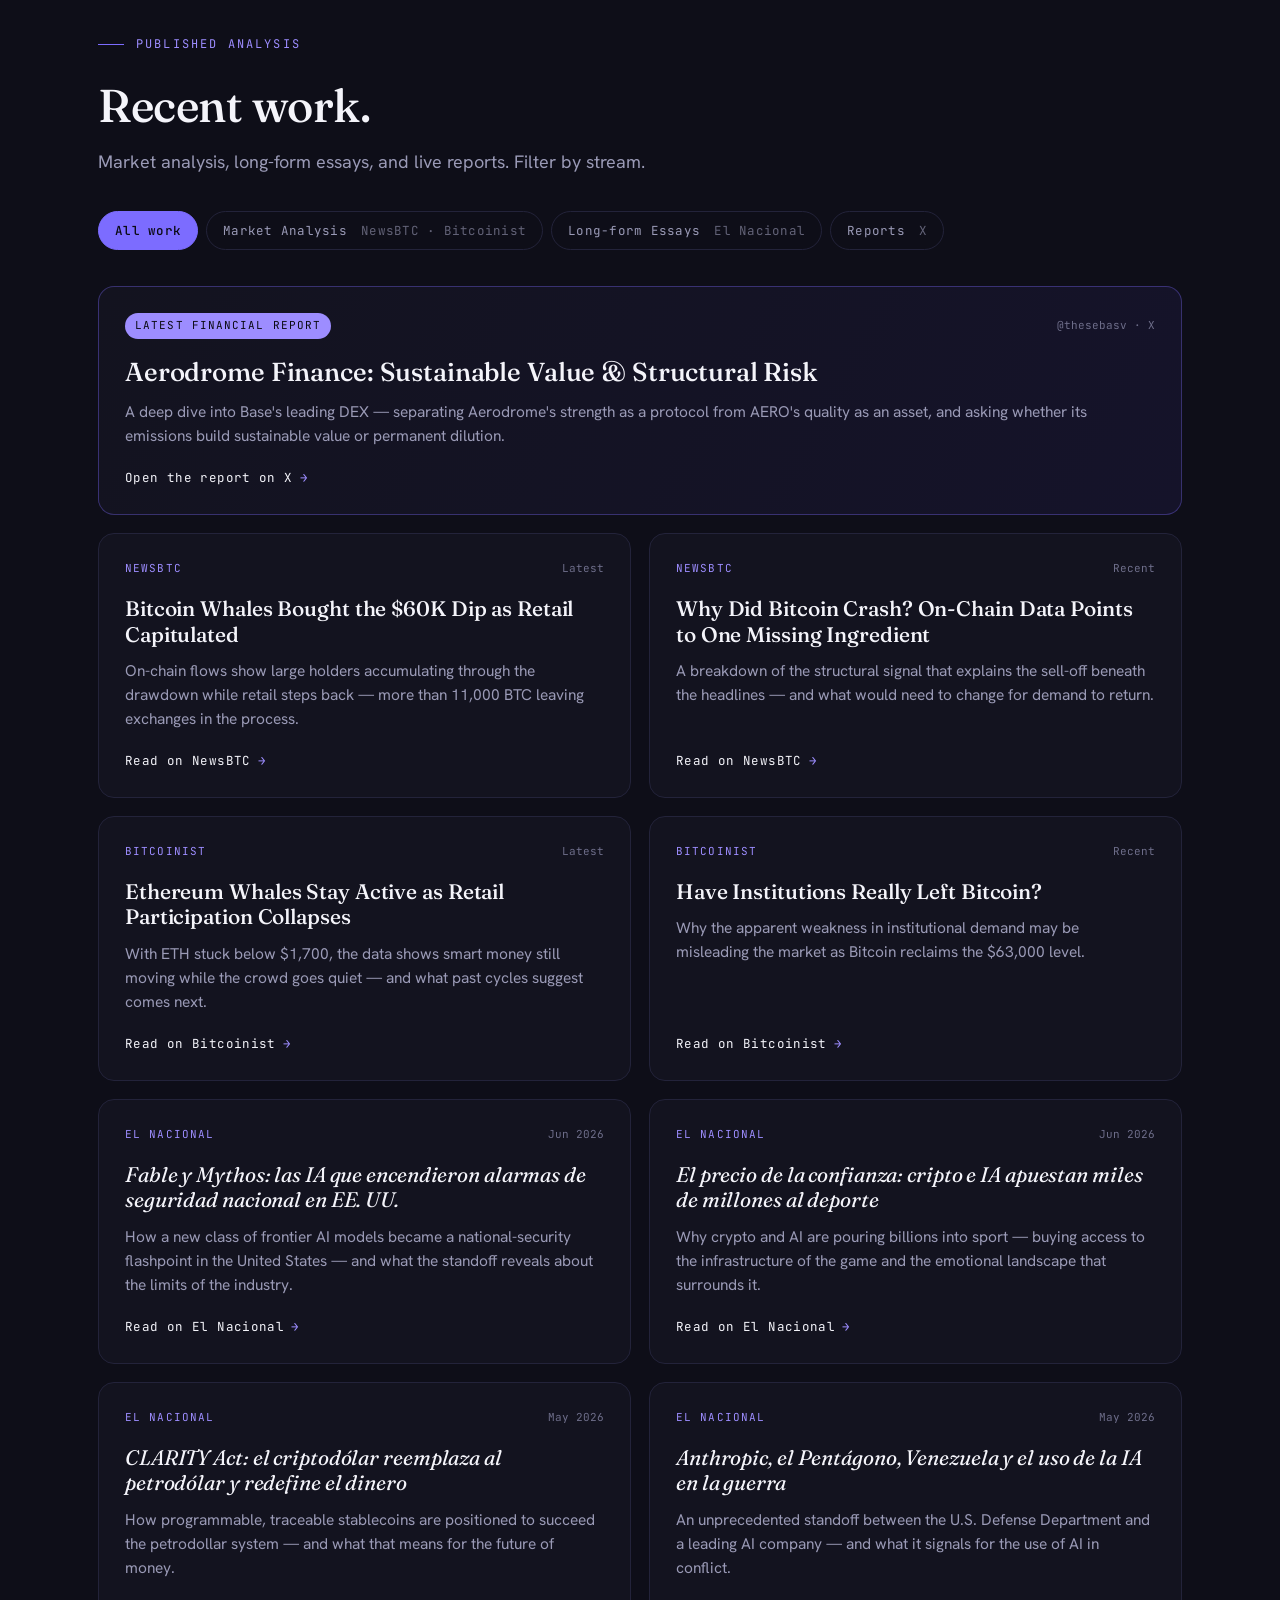
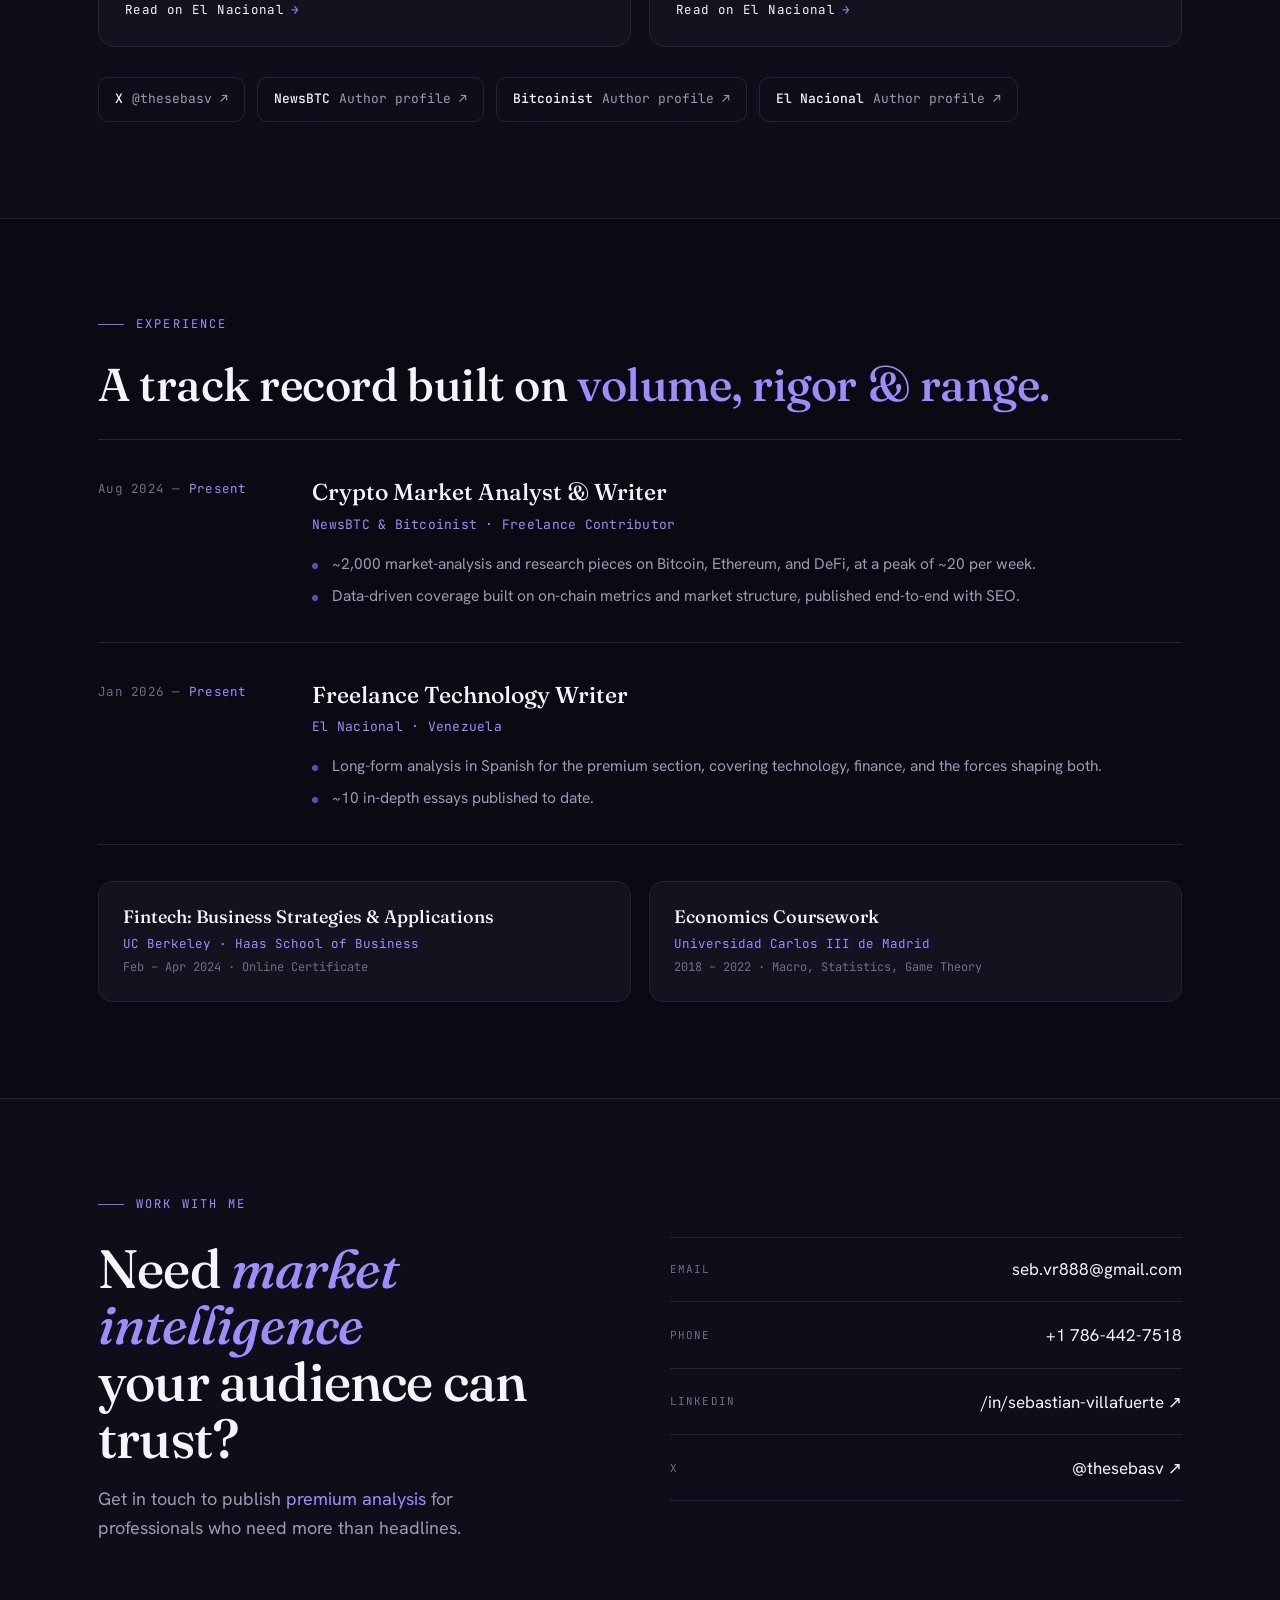
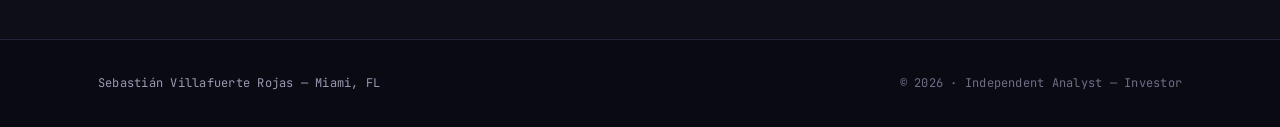
==== commit 4c80f87a: "Update index.html" ====
--- a/index.html
+++ b/index.html
@@ -3,8 +3,11 @@
 <head>
 <meta charset="UTF-8">
 <meta name="viewport" content="width=device-width, initial-scale=1.0">
-<title>Sebastián Villafuerte — Crypto Market Analyst & Writer</title>
-<meta name="description" content="Independent analyst, bilingual writer, and investor focused on markets, technology, economics, and digital assets.">
+<title>Independent Analyst — Investor | Sebastián Villafuerte</title>
+<meta name="description" content="I study complex systems across blockchain, finance, and emerging technology, turning them into clear analysis and premium content.">
+<meta property="og:title" content="Independent Analyst — Investor">
+<meta property="og:description" content="I study complex systems across blockchain, finance, and emerging technology, turning them into clear analysis and premium content.">
+<meta property="og:type" content="website">
 <link rel="preconnect" href="https://fonts.googleapis.com">
 <link rel="preconnect" href="https://fonts.gstatic.com" crossorigin>
 <link href="https://fonts.googleapis.com/css2?family=Fraunces:ital,opsz,wght@0,9..144,400;0,9..144,500;0,9..144,600;1,9..144,400&family=Hanken+Grotesk:wght@400;500;600;700&family=JetBrains+Mono:wght@400;500&display=swap" rel="stylesheet">
@@ -402,9 +405,9 @@
     <div class="about-grid">
       <div class="about-body">
         <h2 class="sec-title" data-i18n="about.title">Turning <span class="accent">complexity into judgment.</span></h2>
-        <p data-i18n="about.p1">My work is built around one function: <span class="k">synthesize</span>.</p>
-        <p data-i18n="about.p2">I study emerging technologies, market behavior, narratives, and data to <span class="k">produce strategic analysis</span> that exposes where value is forming, where risk is hidden, and where change is becoming inevitable.</p>
-        <p data-i18n="about.p3">This approach helps technology businesses and media platforms turn complex subjects into <span class="k">exclusive content</span> that attracts qualified traffic, builds audience trust, and positions them as credible voices in fast-moving markets.</p>
+        <p data-i18n="about.p1">I study emerging technologies to <span class="k">produce strategic analysis</span> on value, hidden risk, and structural change.</p>
+        <p data-i18n="about.p2">In a world defined by speed and complexity, I <span class="k">build market intelligence</span> to help professionals evaluate opportunities and reduce uncertainty.</p>
+        <p data-i18n="about.p3">My work helps technology businesses and media platforms turn complex subjects into <span class="k">exclusive analysis</span> that attracts qualified traffic, builds audience trust, and positions them as credible voices in fast-moving markets.</p>
       </div>
       <aside class="focus-card">
         <div class="stat-block">
@@ -577,8 +580,8 @@
     <div class="contact-grid">
       <div>
         <p class="eyebrow" data-i18n="contact.eyebrow">Work with me</p>
-        <h2 data-i18n="contact.title">Need <span class="ital">premium content</span><br>published on your site?</h2>
-        <p class="lead" data-i18n="contact.lead">Reach out to attract a <span class="accent">top-tier audience.</span></p>
+        <h2 data-i18n="contact.title">Need <span class="ital">market intelligence</span><br>your audience can trust?</h2>
+        <p class="lead" data-i18n="contact.lead">Get in touch to publish <span class="accent">premium analysis</span> for professionals who need more than headlines.</p>
       </div>
       <div class="contact-list">
         <a class="c-row" href="mailto:seb.vr888@gmail.com"><span class="lab" data-i18n="contact.lab.email">Email</span><span class="val">seb.vr888@gmail.com</span></a>
@@ -651,9 +654,9 @@
 
     'about.eyebrow':{en:`Approach`,es:`Enfoque`},
     'about.title':{en:`Turning <span class="accent">complexity into judgment.</span>`,es:`Convertir la <span class="accent">complejidad en criterio.</span>`},
-    'about.p1':{en:`My work is built around one function: <span class="k">synthesize</span>.`,es:`Mi trabajo gira en torno a una sola función: <span class="k">sintetizar</span>.`},
-    'about.p2':{en:`I study emerging technologies, market behavior, narratives, and data to <span class="k">produce strategic analysis</span> that exposes where value is forming, where risk is hidden, and where change is becoming inevitable.`,es:`Estudio tecnologías emergentes, el comportamiento del mercado, las narrativas y los datos para <span class="k">producir análisis estratégico</span> que revela dónde se está formando el valor, dónde se esconde el riesgo y dónde el cambio se vuelve inevitable.`},
-    'about.p3':{en:`This approach helps technology businesses and media platforms turn complex subjects into <span class="k">exclusive content</span> that attracts qualified traffic, builds audience trust, and positions them as credible voices in fast-moving markets.`,es:`Este enfoque ayuda a empresas tecnológicas y plataformas de medios a convertir temas complejos en <span class="k">contenido exclusivo</span> que atrae tráfico cualificado, genera confianza en la audiencia y los posiciona como voces creíbles en mercados que se mueven rápido.`},
+    'about.p1':{en:`I study emerging technologies to <span class="k">produce strategic analysis</span> on value, hidden risk, and structural change.`,es:`Estudio tecnologías emergentes para <span class="k">producir análisis estratégico</span> sobre valor, riesgo oculto y cambio estructural.`},
+    'about.p2':{en:`In a world defined by speed and complexity, I <span class="k">build market intelligence</span> to help professionals evaluate opportunities and reduce uncertainty.`,es:`En un mundo definido por la velocidad y la complejidad, <span class="k">construyo inteligencia de mercado</span> para ayudar a profesionales a evaluar oportunidades y reducir la incertidumbre.`},
+    'about.p3':{en:`My work helps technology businesses and media platforms turn complex subjects into <span class="k">exclusive analysis</span> that attracts qualified traffic, builds audience trust, and positions them as credible voices in fast-moving markets.`,es:`Mi trabajo ayuda a empresas tecnológicas y plataformas de medios a convertir temas complejos en <span class="k">análisis exclusivo</span> que atrae tráfico cualificado, genera confianza en la audiencia y los posiciona como voces creíbles en mercados que se mueven rápido.`},
     'about.stat1':{en:`Years of analysis`,es:`Años de análisis`},
     'about.stat2':{en:`Articles published`,es:`Artículos publicados`},
     'about.stat3':{en:`Recognized media outlets`,es:`Medios reconocidos`},
@@ -705,8 +708,8 @@
     'edu2.yr':{en:`2018 – 2022 · Macro, Statistics, Game Theory`,es:`2018 – 2022 · Macro, Estadística, Teoría de Juegos`},
 
     'contact.eyebrow':{en:`Work with me`,es:`Trabaja conmigo`},
-    'contact.title':{en:`Need <span class="ital">premium content</span><br>published on your site?`,es:`¿Necesitas <span class="ital">contenido premium</span><br>publicado en tu sitio?`},
-    'contact.lead':{en:`Reach out to attract a <span class="accent">top-tier audience.</span>`,es:`Escríbeme para atraer a una <span class="accent">audiencia de primer nivel.</span>`},
+    'contact.title':{en:`Need <span class="ital">market intelligence</span><br>your audience can trust?`,es:`¿Necesitas <span class="ital">inteligencia de mercado</span><br>en la que tu audiencia confíe?`},
+    'contact.lead':{en:`Get in touch to publish <span class="accent">premium analysis</span> for professionals who need more than headlines.`,es:`Escríbeme para publicar <span class="accent">análisis premium</span> para profesionales que necesitan más que titulares.`},
     'contact.lab.email':{en:`Email`,es:`Correo`},
     'contact.lab.phone':{en:`Phone`,es:`Teléfono`},
 
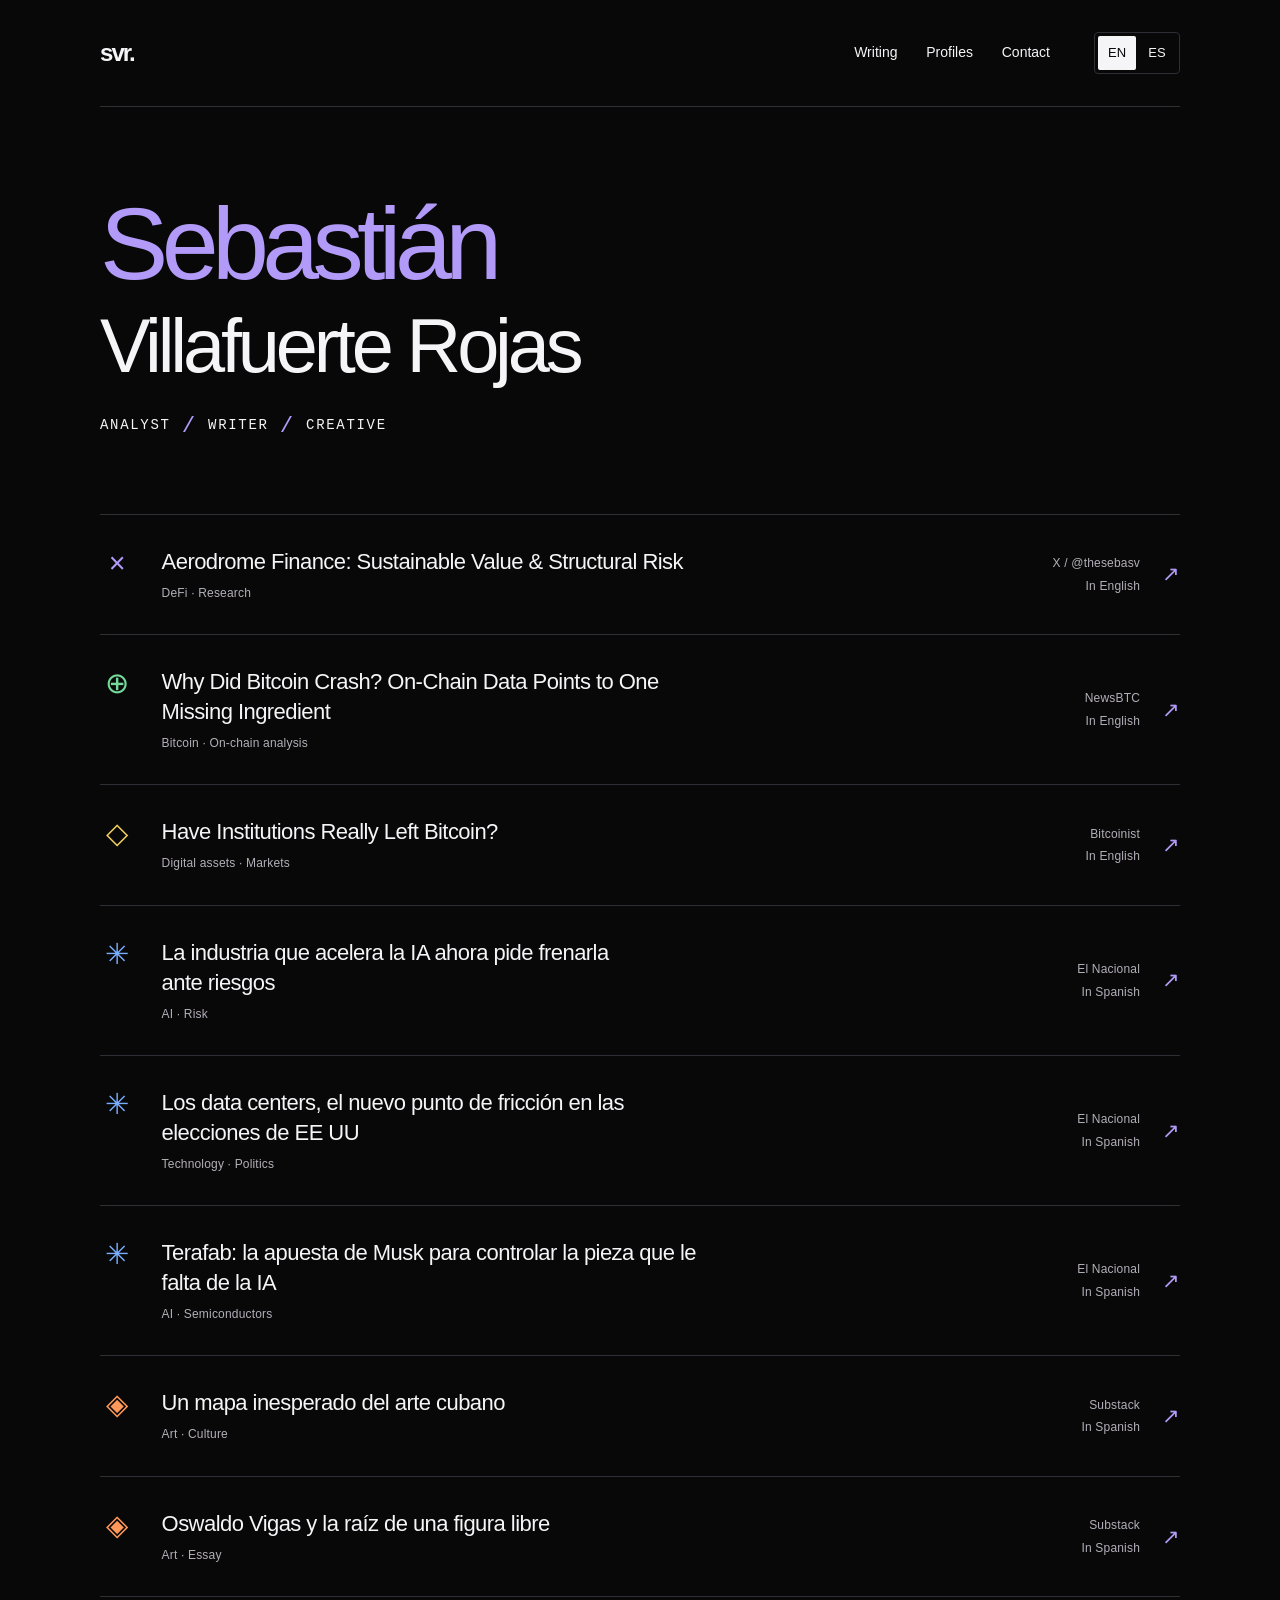
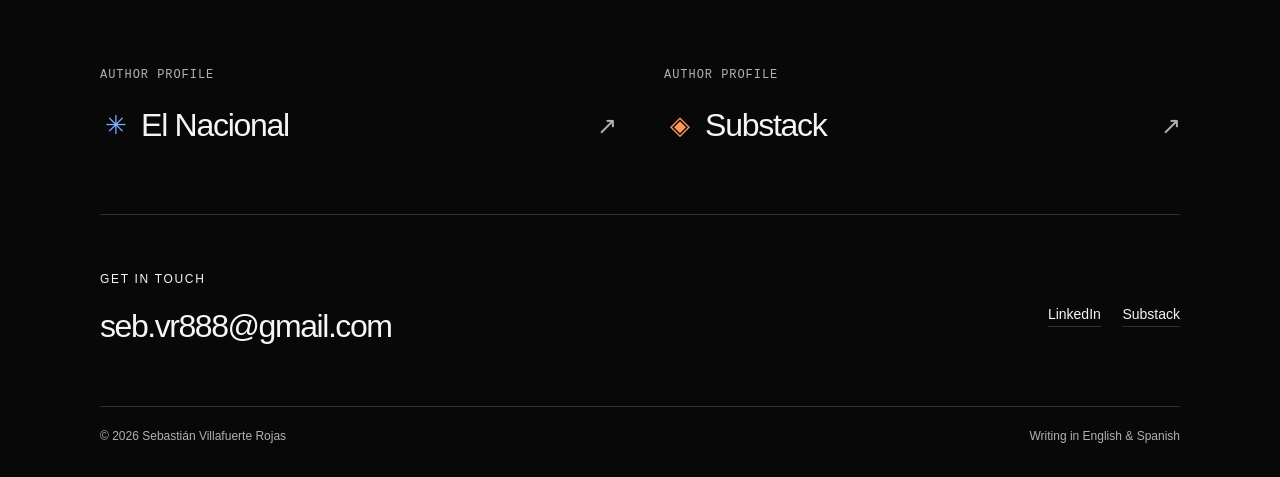
==== commit bf023e80: "Add files via upload Update personal website" ====
--- a/index.html
+++ b/index.html
@@ -1,735 +1,131 @@
-<!DOCTYPE html>
+<!doctype html>
 <html lang="en">
 <head>
-<meta charset="UTF-8">
-<meta name="viewport" content="width=device-width, initial-scale=1.0">
-<title>Independent Analyst — Investor | Sebastián Villafuerte</title>
-<meta name="description" content="I study complex systems across blockchain, finance, and emerging technology, turning them into clear analysis and premium content.">
-<meta property="og:title" content="Independent Analyst — Investor">
-<meta property="og:description" content="I study complex systems across blockchain, finance, and emerging technology, turning them into clear analysis and premium content.">
-<meta property="og:type" content="website">
-<link rel="preconnect" href="https://fonts.googleapis.com">
-<link rel="preconnect" href="https://fonts.gstatic.com" crossorigin>
-<link href="https://fonts.googleapis.com/css2?family=Fraunces:ital,opsz,wght@0,9..144,400;0,9..144,500;0,9..144,600;1,9..144,400&family=Hanken+Grotesk:wght@400;500;600;700&family=JetBrains+Mono:wght@400;500&display=swap" rel="stylesheet">
-<style>
-  :root{
-    --bg:#0A0A12;
-    --bg-2:#0E0E18;
-    --surface:#13131F;
-    --surface-2:#181826;
-    --line:#23233A;
-    --text:#F4F4FA;
-    --muted:#9A9AB6;
-    --muted-2:#6E6E8A;
-    --violet:#7C6CFF;
-    --violet-bright:#9D8DFF;
-    --violet-deep:#4B3FA8;
-    --glow:rgba(124,108,255,.16);
-
-    --display:"Fraunces", Georgia, serif;
-    --body:"Hanken Grotesk", system-ui, sans-serif;
-    --mono:"JetBrains Mono", ui-monospace, monospace;
-
-    --maxw:1140px;
-    --nav-h:70px;
-  }
-
-  *{box-sizing:border-box;margin:0;padding:0}
-  html{scroll-behavior:smooth}
-  body{
-    background:var(--bg);
-    color:var(--text);
-    font-family:var(--body);
-    font-size:17px;
-    line-height:1.6;
-    -webkit-font-smoothing:antialiased;
-    overflow-x:hidden;
-  }
-  body::before{
-    content:"";
-    position:fixed;
-    inset:0;
-    z-index:0;
-    pointer-events:none;
-    background:
-      radial-gradient(1100px 600px at 78% -8%, var(--glow), transparent 70%),
-      radial-gradient(900px 500px at 0% 100%, rgba(75,63,168,.10), transparent 70%);
-  }
-  a{color:inherit;text-decoration:none}
-  img{max-width:100%}
-  ::selection{background:var(--violet-deep);color:#fff}
-
-  .wrap{max-width:var(--maxw);margin:0 auto;padding:0 28px;position:relative;z-index:1}
-
-  /* ---------- NAV ---------- */
-  header.nav{
-    position:sticky;top:0;z-index:100;
-    height:var(--nav-h);
-    display:flex;align-items:center;
-    background:rgba(10,10,18,.72);
-    backdrop-filter:blur(14px);
-    border-bottom:1px solid transparent;
-    transition:border-color .3s ease, background .3s ease;
-  }
-  header.nav.scrolled{border-bottom-color:var(--line)}
-  .nav-inner{display:flex;align-items:center;justify-content:space-between;width:100%}
-  .brand{
-    font-family:var(--mono);
-    font-size:14px;letter-spacing:.04em;
-    color:var(--text);
-    display:flex;align-items:center;gap:9px;
-  }
-  .brand .dot{width:8px;height:8px;border-radius:50%;background:var(--violet);box-shadow:0 0 12px var(--violet)}
-  nav.links{display:flex;gap:6px;align-items:center}
-  nav.links a{
-    font-family:var(--mono);
-    font-size:12.5px;
-    letter-spacing:.03em;
-    color:var(--muted);
-    padding:8px 12px;border-radius:7px;
-    transition:color .2s ease, background .2s ease;
-  }
-  nav.links a:hover{color:var(--text)}
-  nav.links a.active{color:var(--violet-bright);background:rgba(124,108,255,.10)}
-  .nav-toggle{display:none;background:none;border:1px solid var(--line);color:var(--text);
-    width:42px;height:38px;border-radius:8px;cursor:pointer;font-size:18px;align-items:center;justify-content:center}
-  .nav-right{display:flex;align-items:center;gap:14px}
-  .lang-btn{
-    display:inline-flex;align-items:center;gap:6px;
-    font-family:var(--mono);font-size:12px;letter-spacing:.08em;
-    color:var(--muted);background:transparent;border:1px solid var(--line);
-    padding:8px 12px;border-radius:8px;cursor:pointer;
-    transition:color .2s,border-color .2s,background .2s;
-  }
-  .lang-btn:hover{color:var(--violet-bright);border-color:var(--violet)}
-  .lang-btn .globe{font-size:13px;opacity:.7}
-  .lang-btn b{color:var(--violet-bright);font-weight:500}
-
-  /* ---------- SECTION SHELL ---------- */
-  section{position:relative;z-index:1;scroll-margin-top:var(--nav-h)}
-  .section-pad{padding:96px 0}
-  .eyebrow{
-    font-family:var(--mono);
-    font-size:12px;letter-spacing:.18em;text-transform:uppercase;
-    color:var(--violet-bright);
-    display:flex;align-items:center;gap:12px;margin-bottom:26px;
-  }
-  .eyebrow::before{content:"";width:26px;height:1px;background:var(--violet)}
-  h2.sec-title{
-    font-family:var(--display);
-    font-weight:500;
-    font-size:clamp(30px,4.4vw,46px);
-    line-height:1.08;
-    letter-spacing:-.01em;
-    margin-bottom:18px;
-  }
-  .sec-intro{color:var(--muted);max-width:60ch;font-size:18px}
-  .accent{color:var(--violet-bright)}
-
-  /* ---------- HERO ---------- */
-  .hero{padding-top:74px;padding-bottom:40px;position:relative;overflow:hidden}
-  .hero-eyebrow{
-    font-family:var(--mono);font-size:13px;letter-spacing:.14em;text-transform:uppercase;
-    color:var(--text);margin-bottom:26px;display:flex;align-items:center;gap:0;flex-wrap:wrap;
-  }
-  .hero-eyebrow b{color:var(--text);font-weight:500}
-  .hero-eyebrow .loc{color:var(--muted);margin-left:16px;padding-left:16px;position:relative}
-  .hero-eyebrow .loc::before{content:"";position:absolute;left:0;top:50%;transform:translateY(-50%);width:1px;height:13px;background:var(--line)}
-  h1.hero-name{
-    font-family:var(--display);
-    font-weight:500;
-    font-size:clamp(46px,9vw,104px);
-    line-height:.96;
-    letter-spacing:-.02em;
-    margin-bottom:30px;
-  }
-  h1.hero-name .first{font-weight:500;color:var(--violet-bright)}
-  .hero-thesis{
-    font-size:clamp(19px,2.4vw,24px);
-    color:var(--text);
-    max-width:46ch;
-    line-height:1.45;
-    margin-bottom:14px;
-  }
-  .hero-thesis .k{color:var(--violet-bright)}
-  .hero-sub{color:var(--muted);max-width:54ch;margin-bottom:38px}
-  .hero-cta{display:flex;flex-wrap:wrap;gap:14px;align-items:center}
-  .btn{
-    display:inline-flex;align-items:center;gap:9px;
-    font-family:var(--mono);font-size:13px;letter-spacing:.03em;
-    padding:13px 20px;border-radius:10px;cursor:pointer;
-    transition:transform .18s ease, background .2s ease, border-color .2s ease, box-shadow .2s ease;
-  }
-  .btn-primary{background:var(--violet);color:#0A0A12;font-weight:500;border:1px solid var(--violet)}
-  .btn-primary:hover{background:var(--violet-bright);transform:translateY(-2px);box-shadow:0 10px 30px -10px var(--violet)}
-  .btn-ghost{border:1px solid var(--line);color:var(--text)}
-  .btn-ghost:hover{border-color:var(--violet);color:var(--violet-bright);transform:translateY(-2px)}
-  .btn .arr{transition:transform .2s ease}
-  .btn:hover .arr{transform:translateX(3px)}
-
-  /* signal line signature */
-  .signal{
-    margin-top:64px;width:100%;height:120px;display:block;
-    opacity:.9;
-  }
-  .signal path.line{
-    fill:none;stroke:url(#sg);stroke-width:1.5;
-    filter:drop-shadow(0 0 6px rgba(124,108,255,.5));
-    stroke-dasharray:2400;stroke-dashoffset:2400;
-    animation:draw 2.4s ease forwards .25s;
-  }
-  .signal circle{fill:var(--violet-bright);opacity:0;animation:node .5s ease forwards}
-  @keyframes draw{to{stroke-dashoffset:0}}
-  @keyframes node{to{opacity:1}}
-
-  /* ---------- STATS STRIP ---------- */
-  .stats{
-    display:grid;grid-template-columns:repeat(4,1fr);
-    border-top:1px solid var(--line);border-bottom:1px solid var(--line);
-  }
-  .stat{padding:30px 24px;border-right:1px solid var(--line)}
-  .stat:last-child{border-right:none}
-  .stat .num{font-family:var(--display);font-size:clamp(28px,3.4vw,40px);font-weight:500;line-height:1;color:var(--text)}
-  .stat .num span{color:var(--violet-bright)}
-  .stat .lbl{font-family:var(--mono);font-size:11.5px;letter-spacing:.08em;text-transform:uppercase;color:var(--muted-2);margin-top:12px}
-
-  /* ---------- ABOUT ---------- */
-  .about-grid{display:grid;grid-template-columns:1.3fr .9fr;gap:64px;align-items:start}
-  .about-body p{color:var(--muted);font-size:18.5px;line-height:1.65;margin-bottom:20px}
-  .about-body p strong{color:var(--text);font-weight:600}
-  .about-body p .k{color:var(--violet-bright);font-weight:500}
-  .focus-card{
-    background:var(--surface);border:1px solid var(--line);border-radius:16px;padding:28px;
-  }
-  .focus-card h3{font-family:var(--mono);font-size:12px;letter-spacing:.12em;text-transform:uppercase;color:var(--muted);margin-bottom:20px}
-  .tags{display:flex;flex-wrap:wrap;gap:9px;margin-bottom:24px}
-  .tag{font-family:var(--mono);font-size:12.5px;color:var(--text);background:var(--surface-2);
-    border:1px solid var(--line);padding:7px 12px;border-radius:999px}
-  .tag.v{border-color:rgba(124,108,255,.4);color:var(--violet-bright)}
-  .meta-row{display:flex;justify-content:space-between;padding:11px 0;border-top:1px solid var(--line);font-size:14.5px}
-  .meta-row span:first-child{color:var(--muted-2);font-family:var(--mono);font-size:12px;letter-spacing:.04em}
-  .meta-row span:last-child{color:var(--text)}
-  .stat-block{padding:20px 0;border-bottom:1px solid var(--line)}
-  .stat-block:first-child{padding-top:2px}
-  .focus-card .stat-block .num{font-family:var(--display);font-size:42px;font-weight:500;line-height:1;color:var(--text)}
-  .focus-card .stat-block .num span{color:var(--violet-bright)}
-  .focus-card .stat-block .lbl{font-family:var(--mono);font-size:11.5px;letter-spacing:.08em;text-transform:uppercase;color:var(--muted-2);margin-top:11px}
-  .meta-wrap{margin-top:20px}
-
-  /* ---------- PUBLISHED ANALYSIS ---------- */
-  .tabs{display:flex;flex-wrap:wrap;gap:8px;margin:34px 0 36px}
-  .tab{
-    font-family:var(--mono);font-size:12.5px;letter-spacing:.02em;
-    color:var(--muted);background:transparent;border:1px solid var(--line);
-    padding:10px 16px;border-radius:999px;cursor:pointer;
-    transition:color .2s,border-color .2s,background .2s;
-  }
-  .tab:hover{color:var(--text);border-color:var(--muted-2)}
-  .tab.active{color:#0A0A12;background:var(--violet);border-color:var(--violet);font-weight:500}
-  .tab .c{opacity:.6;margin-left:6px}
-
-  .cards{display:grid;grid-template-columns:repeat(2,1fr);gap:18px}
-  .card{
-    background:var(--surface);border:1px solid var(--line);border-radius:16px;
-    padding:26px;display:flex;flex-direction:column;
-    transition:transform .22s ease, border-color .22s ease, background .22s ease;
-    position:relative;overflow:hidden;
-  }
-  .card::after{
-    content:"";position:absolute;inset:0;border-radius:16px;pointer-events:none;
-    box-shadow:inset 0 0 0 1px transparent;transition:box-shadow .22s ease;
-  }
-  .card:hover{transform:translateY(-4px);border-color:rgba(124,108,255,.45);background:var(--surface-2)}
-  .card:hover::after{box-shadow:inset 0 0 40px -20px var(--violet)}
-  .card-top{display:flex;justify-content:space-between;align-items:center;margin-bottom:18px}
-  .outlet{font-family:var(--mono);font-size:11px;letter-spacing:.1em;text-transform:uppercase;color:var(--violet-bright)}
-  .when{font-family:var(--mono);font-size:11px;color:var(--muted-2)}
-  .card h3{
-    font-family:var(--display);font-weight:500;font-size:21px;line-height:1.22;
-    letter-spacing:-.005em;margin-bottom:12px;
-  }
-  .card h3 .es{font-style:italic;font-weight:400}
-  .card p{color:var(--muted);font-size:15.5px;line-height:1.55;flex-grow:1;margin-bottom:20px}
-  .card .read{
-    font-family:var(--mono);font-size:12.5px;letter-spacing:.03em;color:var(--text);
-    display:inline-flex;align-items:center;gap:7px;align-self:flex-start;
-  }
-  .card .read .arr{transition:transform .2s ease;color:var(--violet-bright)}
-  .card:hover .read .arr{transform:translateX(4px)}
-  .card.is-hidden{display:none}
-
-  .feature{grid-column:1 / -1;background:linear-gradient(120deg,var(--surface) 0%,#15132a 100%);
-    border-color:rgba(124,108,255,.35)}
-  .feature .badge{font-family:var(--mono);font-size:11px;letter-spacing:.1em;text-transform:uppercase;
-    color:#0A0A12;background:var(--violet-bright);padding:4px 10px;border-radius:999px}
-  .feature h3{font-size:26px}
-
-  .profiles{display:flex;flex-wrap:wrap;gap:12px;margin-top:30px}
-  .profile-link{
-    display:inline-flex;align-items:center;gap:9px;
-    font-family:var(--mono);font-size:13px;color:var(--muted);
-    border:1px solid var(--line);padding:11px 16px;border-radius:10px;
-    transition:color .2s,border-color .2s,transform .2s;
-  }
-  .profile-link:hover{color:var(--violet-bright);border-color:var(--violet);transform:translateY(-2px)}
-  .profile-link b{color:var(--text);font-weight:500}
-
-  /* ---------- EXPERIENCE ---------- */
-  .xp{display:flex;flex-direction:column;gap:0}
-  .xp-item{
-    display:grid;grid-template-columns:180px 1fr;gap:34px;
-    padding:34px 0;border-top:1px solid var(--line);
-  }
-  .xp-item:last-child{border-bottom:1px solid var(--line)}
-  .xp-date{font-family:var(--mono);font-size:12.5px;color:var(--muted-2);letter-spacing:.02em;padding-top:5px}
-  .xp-date .now{color:var(--violet-bright)}
-  .xp-role{font-family:var(--display);font-size:23px;font-weight:500;margin-bottom:4px}
-  .xp-org{font-family:var(--mono);font-size:13px;color:var(--violet-bright);margin-bottom:16px;letter-spacing:.02em}
-  .xp-list{list-style:none;display:flex;flex-direction:column;gap:9px}
-  .xp-list li{color:var(--muted);font-size:15.5px;line-height:1.5;padding-left:20px;position:relative}
-  .xp-list li::before{content:"";position:absolute;left:0;top:11px;width:6px;height:6px;border-radius:50%;
-    background:var(--violet);opacity:.7}
-  .edu{display:grid;grid-template-columns:repeat(2,1fr);gap:18px;margin-top:36px}
-  .edu-card{background:var(--surface);border:1px solid var(--line);border-radius:14px;padding:24px}
-  .edu-card .deg{font-family:var(--display);font-size:18px;font-weight:500;margin-bottom:6px;line-height:1.25}
-  .edu-card .where{font-family:var(--mono);font-size:12.5px;color:var(--violet-bright);margin-bottom:4px}
-  .edu-card .yr{font-family:var(--mono);font-size:12px;color:var(--muted-2)}
-
-  /* ---------- CONTACT ---------- */
-  .contact{background:var(--bg-2);border-top:1px solid var(--line)}
-  .contact-grid{display:grid;grid-template-columns:1fr 1fr;gap:60px;align-items:center}
-  .contact h2{font-family:var(--display);font-weight:500;font-size:clamp(32px,5vw,54px);line-height:1.05;letter-spacing:-.015em}
-  .contact h2 .ital{font-style:italic;color:var(--violet-bright)}
-  .contact .lead{color:var(--muted);font-size:18px;margin-top:18px;max-width:38ch}
-  .contact-list{display:flex;flex-direction:column;gap:2px}
-  .c-row{
-    display:flex;align-items:center;justify-content:space-between;gap:20px;
-    padding:18px 0;border-bottom:1px solid var(--line);
-    transition:padding-left .25s ease;
-  }
-  .c-row:first-child{border-top:1px solid var(--line)}
-  .c-row:hover{padding-left:10px}
-  .c-row .lab{font-family:var(--mono);font-size:11px;letter-spacing:.1em;text-transform:uppercase;color:var(--muted-2)}
-  .c-row .val{font-size:17px;color:var(--text);transition:color .2s}
-  .c-row:hover .val{color:var(--violet-bright)}
-
-  footer{padding:34px 0;border-top:1px solid var(--line)}
-  .foot-inner{display:flex;justify-content:space-between;align-items:center;flex-wrap:wrap;gap:14px}
-  .foot-inner p{font-family:var(--mono);font-size:12px;color:var(--muted-2);letter-spacing:.02em}
-  .foot-inner .auth{color:var(--muted)}
-
-  /* ---------- RESPONSIVE ---------- */
-  @media(max-width:880px){
-    .about-grid{grid-template-columns:1fr;gap:38px}
-    .contact-grid{grid-template-columns:1fr;gap:36px}
-    .cards{grid-template-columns:1fr}
-    .stats{grid-template-columns:repeat(2,1fr)}
-    .stat:nth-child(2){border-right:none}
-    .stat:nth-child(1),.stat:nth-child(2){border-bottom:1px solid var(--line)}
-    .edu{grid-template-columns:1fr}
-    .xp-item{grid-template-columns:1fr;gap:14px}
-  }
-  @media(max-width:640px){
-    nav.links{
-      position:fixed;top:var(--nav-h);left:0;right:0;
-      flex-direction:column;align-items:stretch;gap:2px;
-      background:rgba(12,12,22,.98);backdrop-filter:blur(14px);
-      padding:14px 20px 22px;border-bottom:1px solid var(--line);
-      transform:translateY(-130%);transition:transform .3s ease;
-    }
-    nav.links.open{transform:translateY(0)}
-    nav.links a{padding:13px 12px;font-size:14px}
-    .nav-toggle{display:inline-flex}
-    .section-pad{padding:70px 0}
-    .wrap{padding:0 20px}
-    body{font-size:16px}
-  }
-  @media(prefers-reduced-motion:reduce){
-    html{scroll-behavior:auto}
-    .signal path.line{animation:none;stroke-dashoffset:0}
-    .signal circle{animation:none;opacity:1}
-    *{transition:none!important}
-  }
-</style>
+  <meta charset="utf-8">
+  <meta name="viewport" content="width=device-width, initial-scale=1">
+  <meta name="description" content="Selected writing by Sebastián Villafuerte Rojas. Technology, digital assets, art and culture. In English and Spanish.">
+  <meta name="theme-color" content="#080808">
+  <meta property="og:type" content="website">
+  <meta property="og:title" content="Sebastián Villafuerte Rojas — Writing & research">
+  <meta property="og:description" content="Selected writing by Sebastián Villafuerte Rojas. Technology, digital assets, art and culture. In English and Spanish.">
+  <meta property="og:locale" content="en_US">
+  <meta name="twitter:card" content="summary">
+  <title>Sebastián Villafuerte Rojas — Writing & research</title>
+  <link rel="icon" href="./favicon.svg" type="image/svg+xml">
+  <link rel="alternate" hreflang="en" href="./index.html">
+  <link rel="alternate" hreflang="es" href="./es.html">
+  <link rel="alternate" hreflang="x-default" href="./index.html">
+  <link rel="stylesheet" href="./styles.css?v=4">
 </head>
-<body>
-
-<header class="nav" id="nav">
-  <div class="wrap nav-inner">
-    <a href="#top" class="brand"><span class="dot"></span>Sebastián</a>
-    <div class="nav-right">
-      <nav class="links" id="navLinks">
-        <a href="#about" data-i18n="nav.approach">Approach</a>
-        <a href="#work" data-i18n="nav.work">Published Analysis</a>
-        <a href="#experience" data-i18n="nav.experience">Experience</a>
-        <a href="#contact" data-i18n="nav.contact">Contact</a>
+<body id="top">
+  <a class="skip" href="#main">Skip to content</a>
+  <div class="shell">
+    <header class="header">
+      <a class="wordmark" href="#top" aria-label="Sebastián Villafuerte Rojas">svr.</a>
+      <div class="header-right">
+        <nav class="navigation" aria-label="Main navigation">
+          <a href="#work">Writing</a>
+          <a class="about-link" href="#profiles">Profiles</a>
+          <a href="#contact">Contact</a>
+        </nav>
+        <nav class="language" aria-label="Language">
+          <a href="./index.html" lang="en" hreflang="en" aria-label="English" aria-current="page">EN</a>
+          <a href="./es.html" lang="es" hreflang="es" aria-label="Español">ES</a>
+        </nav>
+      </div>
+    </header>
+    <main id="main" tabindex="-1">
+      <section class="hero" aria-labelledby="name">
+        <h1 id="name"><span class="first-name">Sebastián</span><span>Villafuerte Rojas</span></h1>
+        <p class="intro"><span>Analyst</span><span class="role-divider" aria-hidden="true">/</span><span>Writer</span><span class="role-divider" aria-hidden="true">/</span><span>Creative</span></p>
+      </section>
+      <section id="work" aria-label="Writing">
+        <ul class="works">
+      <li>
+        <a class="work" href="https://x.com/thesebasv/status/2066897389949002223" hreflang="en">
+          <span class="publication-symbol research" aria-hidden="true">×</span>
+          <div><h2 class="work-title" lang="en">Aerodrome Finance: Sustainable Value &amp; Structural Risk</h2><span class="work-topic">DeFi · Research</span></div>
+          <div class="work-meta"><span>X / @thesebasv</span><span class="original-language">In English</span></div>
+          <span class="arrow" aria-hidden="true">↗</span>
+        </a>
+      </li>
+      <li>
+        <a class="work" href="https://www.newsbtc.com/bitcoin-news/why-did-bitcoin-crash-on-chain-data-points-to-one-missing-ingredient/" hreflang="en">
+          <span class="publication-symbol newsbtc" aria-hidden="true">⊕</span>
+          <div><h2 class="work-title" lang="en">Why Did Bitcoin Crash? On-Chain Data Points to One Missing Ingredient</h2><span class="work-topic">Bitcoin · On-chain analysis</span></div>
+          <div class="work-meta"><span>NewsBTC</span><span class="original-language">In English</span></div>
+          <span class="arrow" aria-hidden="true">↗</span>
+        </a>
+      </li>
+      <li>
+        <a class="work" href="https://bitcoinist.com/institutions-really-left-bitcoin-analyst-explains/" hreflang="en">
+          <span class="publication-symbol bitcoinist" aria-hidden="true">◇</span>
+          <div><h2 class="work-title" lang="en">Have Institutions Really Left Bitcoin?</h2><span class="work-topic">Digital assets · Markets</span></div>
+          <div class="work-meta"><span>Bitcoinist</span><span class="original-language">In English</span></div>
+          <span class="arrow" aria-hidden="true">↗</span>
+        </a>
+      </li>
+      <li>
+        <a class="work" href="https://www.elnacional.com/2026/09/la-industria-que-acelera-la-ia-ahora-pide-frenarla-ante-riesgos/" hreflang="es">
+          <span class="publication-symbol nacional" aria-hidden="true">✳</span>
+          <div><h2 class="work-title" lang="es">La industria que acelera la IA ahora pide frenarla ante riesgos</h2><span class="work-topic">AI · Risk</span></div>
+          <div class="work-meta"><span>El Nacional</span><span class="original-language">In Spanish</span></div>
+          <span class="arrow" aria-hidden="true">↗</span>
+        </a>
+      </li>
+      <li>
+        <a class="work" href="https://www.elnacional.com/2026/09/los-data-centers-el-nuevo-punto-de-friccion-en-las-elecciones-de-ee-uu/" hreflang="es">
+          <span class="publication-symbol nacional" aria-hidden="true">✳</span>
+          <div><h2 class="work-title" lang="es">Los data centers, el nuevo punto de fricción en las elecciones de EE UU</h2><span class="work-topic">Technology · Politics</span></div>
+          <div class="work-meta"><span>El Nacional</span><span class="original-language">In Spanish</span></div>
+          <span class="arrow" aria-hidden="true">↗</span>
+        </a>
+      </li>
+      <li>
+        <a class="work" href="https://www.elnacional.com/2026/08/terafab-la-apuesta-de-musk-para-controlar-la-pieza-que-le-falta-de-la-ia/" hreflang="es">
+          <span class="publication-symbol nacional" aria-hidden="true">✳</span>
+          <div><h2 class="work-title" lang="es">Terafab: la apuesta de Musk para controlar la pieza que le falta de la IA</h2><span class="work-topic">AI · Semiconductors</span></div>
+          <div class="work-meta"><span>El Nacional</span><span class="original-language">In Spanish</span></div>
+          <span class="arrow" aria-hidden="true">↗</span>
+        </a>
+      </li>
+      <li>
+        <a class="work" href="https://soysebastian888.substack.com/p/un-mapa-inesperado-del-arte-cubano" hreflang="es">
+          <span class="publication-symbol substack" aria-hidden="true">◈</span>
+          <div><h2 class="work-title" lang="es">Un mapa inesperado del arte cubano</h2><span class="work-topic">Art · Culture</span></div>
+          <div class="work-meta"><span>Substack</span><span class="original-language">In Spanish</span></div>
+          <span class="arrow" aria-hidden="true">↗</span>
+        </a>
+      </li>
+      <li>
+        <a class="work" href="https://soysebastian888.substack.com/p/oswaldo-vigas-y-la-raiz-de-una-figura" hreflang="es">
+          <span class="publication-symbol substack" aria-hidden="true">◈</span>
+          <div><h2 class="work-title" lang="es">Oswaldo Vigas y la raíz de una figura libre</h2><span class="work-topic">Art · Essay</span></div>
+          <div class="work-meta"><span>Substack</span><span class="original-language">In Spanish</span></div>
+          <span class="arrow" aria-hidden="true">↗</span>
+        </a>
+      </li>
+        </ul>
+      </section>
+      <nav class="profiles" id="profiles" aria-label="Profiles">
+        <a class="profile-link" href="https://www.elnacional.com/author/sebastian-villafuerte/">
+          <span class="profile-caption">Author profile</span>
+          <span class="profile-name"><span class="publication-symbol nacional" aria-hidden="true">✳</span>El Nacional<span class="profile-arrow" aria-hidden="true">↗</span></span>
+        </a>
+        <a class="profile-link" href="https://soysebastian888.substack.com/">
+          <span class="profile-caption">Author profile</span>
+          <span class="profile-name"><span class="publication-symbol substack" aria-hidden="true">◈</span>Substack<span class="profile-arrow" aria-hidden="true">↗</span></span>
+        </a>
       </nav>
-      <button class="lang-btn" id="langBtn" aria-label="Switch language / Cambiar idioma"><b>EN</b> · ES</button>
-      <button class="nav-toggle" id="navToggle" aria-label="Toggle menu">≡</button>
-    </div>
+      <section class="contact" id="contact" aria-labelledby="contact-heading">
+        <div><h2 class="section-title" id="contact-heading">Get in touch</h2><a class="email" href="mailto:seb.vr888@gmail.com">seb.vr888@gmail.com</a></div>
+        <nav class="social" aria-label="Contact">
+          <a href="https://www.linkedin.com/in/sebastian-villafuerte/">LinkedIn</a>
+          <a href="https://soysebastian888.substack.com/">Substack</a>
+        </nav>
+      </section>
+    </main>
+    <footer class="footer"><span>© 2026 Sebastián Villafuerte Rojas</span><span>Writing in English & Spanish</span></footer>
   </div>
-</header>
-
-<!-- HERO -->
-<section id="top" class="hero">
-  <div class="wrap">
-    <p class="hero-eyebrow" data-i18n="hero.eyebrow"><b>Independent Analyst — Investor</b><span class="loc">Miami, FL</span></p>
-    <h1 class="hero-name"><span class="first">Sebastián</span><br>Villafuerte Rojas</h1>
-    <p class="hero-thesis" data-i18n="hero.thesis">I study <span class="k">complex systems</span> across blockchain, finance, and emerging technology, turning them into clear analysis and premium content.</p>
-    <div class="hero-cta">
-      <a href="https://x.com/thesebasv" target="_blank" rel="noopener" class="btn btn-primary" data-i18n="hero.btnX">Follow on X <span class="arr">→</span></a>
-      <a href="#contact" class="btn btn-ghost" data-i18n="hero.btnContact">Get in touch</a>
-    </div>
-
-    <svg class="signal" viewBox="0 0 1140 120" preserveAspectRatio="none" aria-hidden="true">
-      <defs>
-        <linearGradient id="sg" x1="0" y1="0" x2="1" y2="0">
-          <stop offset="0" stop-color="#4B3FA8" stop-opacity="0"/>
-          <stop offset="0.15" stop-color="#7C6CFF"/>
-          <stop offset="0.85" stop-color="#9D8DFF"/>
-          <stop offset="1" stop-color="#9D8DFF" stop-opacity="0"/>
-        </linearGradient>
-      </defs>
-      <path class="line" d="M0,82 L90,80 L150,86 L210,60 L270,68 L330,40 L390,52 L450,30 L510,58 L570,22 L630,46 L690,18 L750,54 L810,38 L870,72 L930,50 L990,64 L1050,44 L1110,58 L1140,55"/>
-      <circle cx="510" cy="58" r="3.5" style="animation-delay:1.4s"/>
-      <circle cx="690" cy="18" r="4" style="animation-delay:1.9s"/>
-      <circle cx="1050" cy="44" r="3.5" style="animation-delay:2.3s"/>
-    </svg>
-  </div>
-</section>
-
-<!-- ABOUT -->
-<section id="about" class="section-pad">
-  <div class="wrap">
-    <p class="eyebrow" data-i18n="about.eyebrow">Approach</p>
-    <div class="about-grid">
-      <div class="about-body">
-        <h2 class="sec-title" data-i18n="about.title">Turning <span class="accent">complexity into judgment.</span></h2>
-        <p data-i18n="about.p1">I study emerging technologies to <span class="k">produce strategic analysis</span> on value, hidden risk, and structural change.</p>
-        <p data-i18n="about.p2">In a world defined by speed and complexity, I <span class="k">build market intelligence</span> to help professionals evaluate opportunities and reduce uncertainty.</p>
-        <p data-i18n="about.p3">My work helps technology businesses and media platforms turn complex subjects into <span class="k">exclusive analysis</span> that attracts qualified traffic, builds audience trust, and positions them as credible voices in fast-moving markets.</p>
-      </div>
-      <aside class="focus-card">
-        <div class="stat-block">
-          <div class="num">4<span>+</span></div>
-          <div class="lbl" data-i18n="about.stat1">Years of analysis</div>
-        </div>
-        <div class="stat-block">
-          <div class="num">~<span>2,000</span></div>
-          <div class="lbl" data-i18n="about.stat2">Articles published</div>
-        </div>
-        <div class="stat-block">
-          <div class="num">3<span></span></div>
-          <div class="lbl" data-i18n="about.stat3">Recognized media outlets</div>
-        </div>
-        <div class="meta-wrap">
-          <div class="meta-row" data-i18n="about.meta1"><span>Languages</span><span>English · Spanish</span></div>
-          <div class="meta-row" data-i18n="about.meta2"><span>Status</span><span>U.S. &amp; Spanish citizen</span></div>
-        </div>
-      </aside>
-    </div>
-  </div>
-</section>
-
-<!-- PUBLISHED ANALYSIS -->
-<section id="work" class="section-pad" style="background:var(--bg-2);border-top:1px solid var(--line);border-bottom:1px solid var(--line)">
-  <div class="wrap">
-    <p class="eyebrow" data-i18n="work.eyebrow">Published Analysis</p>
-    <h2 class="sec-title" data-i18n="work.title">Recent work.</h2>
-    <p class="sec-intro" data-i18n="work.intro">Market analysis, long-form essays, and live reports. Filter by stream.</p>
-
-    <div class="tabs" id="tabs">
-      <button class="tab active" data-filter="all" data-i18n="tab.all">All work</button>
-      <button class="tab" data-filter="markets" data-i18n="tab.markets">Market Analysis <span class="c">NewsBTC · Bitcoinist</span></button>
-      <button class="tab" data-filter="essays" data-i18n="tab.essays">Long-form Essays <span class="c">El Nacional</span></button>
-      <button class="tab" data-filter="reports" data-i18n="tab.reports">Reports <span class="c">X</span></button>
-    </div>
-
-    <div class="cards" id="cards">
-
-      <!-- FEATURE: X report -->
-      <a class="card feature" data-stream="reports" href="https://x.com/thesebasv/status/2066897389949002223" target="_blank" rel="noopener">
-        <div class="card-top">
-          <span class="badge" data-i18n="card.x.badge">Latest Financial Report</span>
-          <span class="when">@thesebasv · X</span>
-        </div>
-        <h3>Aerodrome Finance: Sustainable Value &amp; Structural Risk</h3>
-        <p data-i18n="card.x.teaser">A deep dive into Base's leading DEX — separating Aerodrome's strength as a protocol from AERO's quality as an asset, and asking whether its emissions build sustainable value or permanent dilution.</p>
-        <span class="read" data-i18n="read.x">Open the report on X <span class="arr">→</span></span>
-      </a>
-
-      <!-- MARKETS -->
-      <a class="card" data-stream="markets" href="https://www.newsbtc.com/bitcoin-news/bitcoin-whales-bought-the-60k-dip-as-retail-capitulated-over-11000-btc-leave-exchanges/" target="_blank" rel="noopener">
-        <div class="card-top"><span class="outlet">NewsBTC</span><span class="when" data-i18n="when.latest">Latest</span></div>
-        <h3>Bitcoin Whales Bought the $60K Dip as Retail Capitulated</h3>
-        <p data-i18n="card.btc1">On-chain flows show large holders accumulating through the drawdown while retail steps back — more than 11,000 BTC leaving exchanges in the process.</p>
-        <span class="read" data-i18n="read.newsbtc">Read on NewsBTC <span class="arr">→</span></span>
-      </a>
-
-      <a class="card" data-stream="markets" href="https://www.newsbtc.com/bitcoin-news/why-did-bitcoin-crash-on-chain-data-points-to-one-missing-ingredient/" target="_blank" rel="noopener">
-        <div class="card-top"><span class="outlet">NewsBTC</span><span class="when" data-i18n="when.recent">Recent</span></div>
-        <h3>Why Did Bitcoin Crash? On-Chain Data Points to One Missing Ingredient</h3>
-        <p data-i18n="card.btc2">A breakdown of the structural signal that explains the sell-off beneath the headlines — and what would need to change for demand to return.</p>
-        <span class="read" data-i18n="read.newsbtc">Read on NewsBTC <span class="arr">→</span></span>
-      </a>
-
-      <a class="card" data-stream="markets" href="https://bitcoinist.com/ethereum-whale-active-retail-participation-collapse/" target="_blank" rel="noopener">
-        <div class="card-top"><span class="outlet">Bitcoinist</span><span class="when" data-i18n="when.latest">Latest</span></div>
-        <h3>Ethereum Whales Stay Active as Retail Participation Collapses</h3>
-        <p data-i18n="card.eth1">With ETH stuck below $1,700, the data shows smart money still moving while the crowd goes quiet — and what past cycles suggest comes next.</p>
-        <span class="read" data-i18n="read.bitcoinist">Read on Bitcoinist <span class="arr">→</span></span>
-      </a>
-
-      <a class="card" data-stream="markets" href="https://bitcoinist.com/institutions-really-left-bitcoin-analyst-explains/" target="_blank" rel="noopener">
-        <div class="card-top"><span class="outlet">Bitcoinist</span><span class="when" data-i18n="when.recent">Recent</span></div>
-        <h3>Have Institutions Really Left Bitcoin?</h3>
-        <p data-i18n="card.btc3">Why the apparent weakness in institutional demand may be misleading the market as Bitcoin reclaims the $63,000 level.</p>
-        <span class="read" data-i18n="read.bitcoinist">Read on Bitcoinist <span class="arr">→</span></span>
-      </a>
-
-      <!-- ESSAYS -->
-      <a class="card" data-stream="essays" href="https://www.elnacional.com/2026/06/fable-y-mythos-las-ia-que-encendieron-alarmas-de-seguridad-nacional-en-ee-uu/" target="_blank" rel="noopener">
-        <div class="card-top"><span class="outlet">El Nacional</span><span class="when">Jun 2026</span></div>
-        <h3><span class="es">Fable y Mythos: las IA que encendieron alarmas de seguridad nacional en EE. UU.</span></h3>
-        <p data-i18n="card.es1">How a new class of frontier AI models became a national-security flashpoint in the United States — and what the standoff reveals about the limits of the industry.</p>
-        <span class="read" data-i18n="read.elnacional">Read on El Nacional <span class="arr">→</span></span>
-      </a>
-
-      <a class="card" data-stream="essays" href="https://www.elnacional.com/el-deportista/2026/06/el-precio-de-la-confianza-por-que-cripto-e-ia-apuestan-miles-de-millones-al-deporte/" target="_blank" rel="noopener">
-        <div class="card-top"><span class="outlet">El Nacional</span><span class="when">Jun 2026</span></div>
-        <h3><span class="es">El precio de la confianza: cripto e IA apuestan miles de millones al deporte</span></h3>
-        <p data-i18n="card.es2">Why crypto and AI are pouring billions into sport — buying access to the infrastructure of the game and the emotional landscape that surrounds it.</p>
-        <span class="read" data-i18n="read.elnacional">Read on El Nacional <span class="arr">→</span></span>
-      </a>
-
-      <a class="card" data-stream="essays" href="https://www.elnacional.com/2026/05/clarity-act-el-criptodolar-reemplaza-al-petrodolar-y-redefine-el-dinero/" target="_blank" rel="noopener">
-        <div class="card-top"><span class="outlet">El Nacional</span><span class="when">May 2026</span></div>
-        <h3><span class="es">CLARITY Act: el criptodólar reemplaza al petrodólar y redefine el dinero</span></h3>
-        <p data-i18n="card.es3">How programmable, traceable stablecoins are positioned to succeed the petrodollar system — and what that means for the future of money.</p>
-        <span class="read" data-i18n="read.elnacional">Read on El Nacional <span class="arr">→</span></span>
-      </a>
-
-      <a class="card" data-stream="essays" href="https://www.elnacional.com/2026/05/anthropic-el-pentagono-venezuela-y-el-uso-de-la-ia-en-la-guerra/" target="_blank" rel="noopener">
-        <div class="card-top"><span class="outlet">El Nacional</span><span class="when">May 2026</span></div>
-        <h3><span class="es">Anthropic, el Pentágono, Venezuela y el uso de la IA en la guerra</span></h3>
-        <p data-i18n="card.es4">An unprecedented standoff between the U.S. Defense Department and a leading AI company — and what it signals for the use of AI in conflict.</p>
-        <span class="read" data-i18n="read.elnacional">Read on El Nacional <span class="arr">→</span></span>
-      </a>
-
-    </div>
-
-    <div class="profiles">
-      <a class="profile-link" href="https://x.com/thesebasv" target="_blank" rel="noopener"><b>X</b> @thesebasv ↗</a>
-      <a class="profile-link" href="https://www.newsbtc.com/author/sebastianvr/" target="_blank" rel="noopener" data-i18n="profile.newsbtc"><b>NewsBTC</b> Author profile ↗</a>
-      <a class="profile-link" href="https://bitcoinist.com/author/sebastianvr/" target="_blank" rel="noopener" data-i18n="profile.bitcoinist"><b>Bitcoinist</b> Author profile ↗</a>
-      <a class="profile-link" href="https://www.elnacional.com/author/sebastian-villafuerte/" target="_blank" rel="noopener" data-i18n="profile.elnacional"><b>El Nacional</b> Author profile ↗</a>
-    </div>
-  </div>
-</section>
-
-<!-- EXPERIENCE -->
-<section id="experience" class="section-pad">
-  <div class="wrap">
-    <p class="eyebrow" data-i18n="exp.eyebrow">Experience</p>
-    <h2 class="sec-title" data-i18n="exp.title">A track record built on <span class="accent">volume, rigor &amp; range.</span></h2>
-
-    <div class="xp" style="margin-top:30px">
-      <div class="xp-item">
-        <div class="xp-date" data-i18n="xp1.date">Aug 2024 — <span class="now">Present</span></div>
-        <div>
-          <div class="xp-role" data-i18n="xp1.role">Crypto Market Analyst &amp; Writer</div>
-          <div class="xp-org" data-i18n="xp1.org">NewsBTC &amp; Bitcoinist · Freelance Contributor</div>
-          <ul class="xp-list">
-            <li data-i18n="xp1.li1">~2,000 market-analysis and research pieces on Bitcoin, Ethereum, and DeFi, at a peak of ~20 per week.</li>
-            <li data-i18n="xp1.li2">Data-driven coverage built on on-chain metrics and market structure, published end-to-end with SEO.</li>
-          </ul>
-        </div>
-      </div>
-
-      <div class="xp-item">
-        <div class="xp-date" data-i18n="xp2.date">Jan 2026 — <span class="now">Present</span></div>
-        <div>
-          <div class="xp-role" data-i18n="xp2.role">Freelance Technology Writer</div>
-          <div class="xp-org">El Nacional · Venezuela</div>
-          <ul class="xp-list">
-            <li data-i18n="xp2.li1">Long-form analysis in Spanish for the premium section, covering technology, finance, and the forces shaping both.</li>
-            <li data-i18n="xp2.li2">~10 in-depth essays published to date.</li>
-          </ul>
-        </div>
-      </div>
-    </div>
-
-    <div class="edu">
-      <div class="edu-card">
-        <div class="deg">Fintech: Business Strategies &amp; Applications</div>
-        <div class="where">UC Berkeley · Haas School of Business</div>
-        <div class="yr" data-i18n="edu1.yr">Feb – Apr 2024 · Online Certificate</div>
-      </div>
-      <div class="edu-card">
-        <div class="deg" data-i18n="edu2.deg">Economics Coursework</div>
-        <div class="where">Universidad Carlos III de Madrid</div>
-        <div class="yr" data-i18n="edu2.yr">2018 – 2022 · Macro, Statistics, Game Theory</div>
-      </div>
-    </div>
-  </div>
-</section>
-
-<!-- CONTACT -->
-<section id="contact" class="contact section-pad">
-  <div class="wrap">
-    <div class="contact-grid">
-      <div>
-        <p class="eyebrow" data-i18n="contact.eyebrow">Work with me</p>
-        <h2 data-i18n="contact.title">Need <span class="ital">market intelligence</span><br>your audience can trust?</h2>
-        <p class="lead" data-i18n="contact.lead">Get in touch to publish <span class="accent">premium analysis</span> for professionals who need more than headlines.</p>
-      </div>
-      <div class="contact-list">
-        <a class="c-row" href="mailto:seb.vr888@gmail.com"><span class="lab" data-i18n="contact.lab.email">Email</span><span class="val">seb.vr888@gmail.com</span></a>
-        <a class="c-row" href="tel:+17864427518"><span class="lab" data-i18n="contact.lab.phone">Phone</span><span class="val">+1 786-442-7518</span></a>
-        <a class="c-row" href="https://www.linkedin.com/in/sebastian-villafuerte/" target="_blank" rel="noopener"><span class="lab">LinkedIn</span><span class="val">/in/sebastian-villafuerte ↗</span></a>
-        <a class="c-row" href="https://x.com/thesebasv" target="_blank" rel="noopener"><span class="lab">X</span><span class="val">@thesebasv ↗</span></a>
-      </div>
-    </div>
-  </div>
-</section>
-
-<footer>
-  <div class="wrap foot-inner">
-    <p class="auth">Sebastián Villafuerte Rojas — Miami, FL</p>
-    <p data-i18n="foot.tagline">© 2026 · Independent Analyst — Investor</p>
-  </div>
-</footer>
-
-<script>
-  // sticky nav border + active link
-  const nav = document.getElementById('nav');
-  const navLinks = Array.from(document.querySelectorAll('nav.links a'));
-  const sections = ['about','work','experience','contact'].map(id=>document.getElementById(id));
-
-  window.addEventListener('scroll', ()=>{
-    nav.classList.toggle('scrolled', window.scrollY > 8);
-  });
-
-  const obs = new IntersectionObserver((entries)=>{
-    entries.forEach(e=>{
-      if(e.isIntersecting){
-        const id = e.target.id;
-        navLinks.forEach(a=>a.classList.toggle('active', a.getAttribute('href')==='#'+id));
-      }
-    });
-  }, {rootMargin:'-45% 0px -50% 0px', threshold:0});
-  sections.forEach(s=>s && obs.observe(s));
-
-  // mobile menu
-  const toggle = document.getElementById('navToggle');
-  const linksEl = document.getElementById('navLinks');
-  toggle.addEventListener('click', ()=>linksEl.classList.toggle('open'));
-  linksEl.addEventListener('click', e=>{ if(e.target.tagName==='A') linksEl.classList.remove('open'); });
-
-  // published-work filter
-  const tabs = Array.from(document.querySelectorAll('.tab'));
-  const cards = Array.from(document.querySelectorAll('#cards .card'));
-  tabs.forEach(tab=>{
-    tab.addEventListener('click', ()=>{
-      tabs.forEach(t=>t.classList.remove('active'));
-      tab.classList.add('active');
-      const f = tab.dataset.filter;
-      cards.forEach(c=>{
-        const show = f==='all' || c.dataset.stream===f;
-        c.classList.toggle('is-hidden', !show);
-      });
-    });
-  });
-  // ---------- language toggle (EN / ES) ----------
-  const i18n = {
-    'nav.approach':{en:`Approach`,es:`Enfoque`},
-    'nav.work':{en:`Published Analysis`,es:`Análisis Publicado`},
-    'nav.experience':{en:`Experience`,es:`Experiencia`},
-    'nav.contact':{en:`Contact`,es:`Contacto`},
-
-    'hero.eyebrow':{en:`<b>Independent Analyst — Investor</b><span class="loc">Miami, FL</span>`,es:`<b>Analista Independiente — Inversor</b><span class="loc">Miami, FL</span>`},
-    'hero.thesis':{en:`I study <span class="k">complex systems</span> across blockchain, finance, and emerging technology, turning them into clear analysis and premium content.`,es:`Estudio <span class="k">sistemas complejos</span> en blockchain, finanzas y tecnología emergente, y los convierto en análisis claro y contenido premium.`},
-    'hero.btnX':{en:`Follow on X <span class="arr">→</span>`,es:`Sígueme en X <span class="arr">→</span>`},
-    'hero.btnContact':{en:`Get in touch`,es:`Contáctame`},
-
-    'about.eyebrow':{en:`Approach`,es:`Enfoque`},
-    'about.title':{en:`Turning <span class="accent">complexity into judgment.</span>`,es:`Convertir la <span class="accent">complejidad en criterio.</span>`},
-    'about.p1':{en:`I study emerging technologies to <span class="k">produce strategic analysis</span> on value, hidden risk, and structural change.`,es:`Estudio tecnologías emergentes para <span class="k">producir análisis estratégico</span> sobre valor, riesgo oculto y cambio estructural.`},
-    'about.p2':{en:`In a world defined by speed and complexity, I <span class="k">build market intelligence</span> to help professionals evaluate opportunities and reduce uncertainty.`,es:`En un mundo definido por la velocidad y la complejidad, <span class="k">construyo inteligencia de mercado</span> para ayudar a profesionales a evaluar oportunidades y reducir la incertidumbre.`},
-    'about.p3':{en:`My work helps technology businesses and media platforms turn complex subjects into <span class="k">exclusive analysis</span> that attracts qualified traffic, builds audience trust, and positions them as credible voices in fast-moving markets.`,es:`Mi trabajo ayuda a empresas tecnológicas y plataformas de medios a convertir temas complejos en <span class="k">análisis exclusivo</span> que atrae tráfico cualificado, genera confianza en la audiencia y los posiciona como voces creíbles en mercados que se mueven rápido.`},
-    'about.stat1':{en:`Years of analysis`,es:`Años de análisis`},
-    'about.stat2':{en:`Articles published`,es:`Artículos publicados`},
-    'about.stat3':{en:`Recognized media outlets`,es:`Medios reconocidos`},
-    'about.meta1':{en:`<span>Languages</span><span>English · Spanish</span>`,es:`<span>Idiomas</span><span>Inglés · Español</span>`},
-    'about.meta2':{en:`<span>Status</span><span>U.S. &amp; Spanish citizen</span>`,es:`<span>Estatus</span><span>Ciudadano de EE. UU. y España</span>`},
-
-    'work.eyebrow':{en:`Published Analysis`,es:`Análisis Publicado`},
-    'work.title':{en:`Recent work.`,es:`Trabajo reciente.`},
-    'work.intro':{en:`Market analysis, long-form essays, and live reports. Filter by stream.`,es:`Análisis de mercado, ensayos de fondo y reportes en vivo. Filtra por categoría.`},
-    'tab.all':{en:`All work`,es:`Todo`},
-    'tab.markets':{en:`Market Analysis <span class="c">NewsBTC · Bitcoinist</span>`,es:`Análisis de Mercado <span class="c">NewsBTC · Bitcoinist</span>`},
-    'tab.essays':{en:`Long-form Essays <span class="c">El Nacional</span>`,es:`Ensayos <span class="c">El Nacional</span>`},
-    'tab.reports':{en:`Reports <span class="c">X</span>`,es:`Reportes <span class="c">X</span>`},
-
-    'card.x.badge':{en:`Latest Financial Report`,es:`Último Reporte Financiero`},
-    'card.x.teaser':{en:`A deep dive into Base's leading DEX — separating Aerodrome's strength as a protocol from AERO's quality as an asset, and asking whether its emissions build sustainable value or permanent dilution.`,es:`Un análisis a fondo del principal DEX de Base: separa la fortaleza de Aerodrome como protocolo de la calidad de AERO como activo, y pregunta si sus emisiones construyen valor sostenible o dilución permanente.`},
-    'read.x':{en:`Open the report on X <span class="arr">→</span>`,es:`Abrir el reporte en X <span class="arr">→</span>`},
-    'when.latest':{en:`Latest`,es:`Reciente`},
-    'when.recent':{en:`Recent`,es:`Reciente`},
-    'card.btc1':{en:`On-chain flows show large holders accumulating through the drawdown while retail steps back — more than 11,000 BTC leaving exchanges in the process.`,es:`Los flujos on-chain muestran a los grandes holders acumulando durante la caída mientras el retail se retira — con más de 11.000 BTC saliendo de los exchanges.`},
-    'read.newsbtc':{en:`Read on NewsBTC <span class="arr">→</span>`,es:`Leer en NewsBTC <span class="arr">→</span>`},
-    'card.btc2':{en:`A breakdown of the structural signal that explains the sell-off beneath the headlines — and what would need to change for demand to return.`,es:`Un desglose de la señal estructural que explica la caída más allá de los titulares — y qué tendría que cambiar para que regrese la demanda.`},
-    'card.eth1':{en:`With ETH stuck below $1,700, the data shows smart money still moving while the crowd goes quiet — and what past cycles suggest comes next.`,es:`Con ETH estancado por debajo de los $1.700, los datos muestran al smart money todavía activo mientras la multitud se calla — y qué sugieren los ciclos anteriores sobre lo que viene.`},
-    'read.bitcoinist':{en:`Read on Bitcoinist <span class="arr">→</span>`,es:`Leer en Bitcoinist <span class="arr">→</span>`},
-    'card.btc3':{en:`Why the apparent weakness in institutional demand may be misleading the market as Bitcoin reclaims the $63,000 level.`,es:`Por qué la aparente debilidad en la demanda institucional podría estar engañando al mercado mientras Bitcoin recupera los $63.000.`},
-    'card.es1':{en:`How a new class of frontier AI models became a national-security flashpoint in the United States — and what the standoff reveals about the limits of the industry.`,es:`Cómo una nueva clase de modelos de IA de frontera se convirtió en un punto de tensión de seguridad nacional en Estados Unidos — y qué revela el enfrentamiento sobre los límites de la industria.`},
-    'read.elnacional':{en:`Read on El Nacional <span class="arr">→</span>`,es:`Leer en El Nacional <span class="arr">→</span>`},
-    'card.es2':{en:`Why crypto and AI are pouring billions into sport — buying access to the infrastructure of the game and the emotional landscape that surrounds it.`,es:`Por qué cripto e IA invierten miles de millones en el deporte — comprando acceso a la infraestructura del juego y al paisaje emocional que lo rodea.`},
-    'card.es3':{en:`How programmable, traceable stablecoins are positioned to succeed the petrodollar system — and what that means for the future of money.`,es:`Cómo las stablecoins programables y rastreables se posicionan para suceder al sistema del petrodólar — y qué significa para el futuro del dinero.`},
-    'card.es4':{en:`An unprecedented standoff between the U.S. Defense Department and a leading AI company — and what it signals for the use of AI in conflict.`,es:`Un enfrentamiento sin precedentes entre el Departamento de Defensa de EE. UU. y una de las principales empresas de IA — y qué señala sobre el uso de la IA en la guerra.`},
-
-    'profile.newsbtc':{en:`<b>NewsBTC</b> Author profile ↗`,es:`<b>NewsBTC</b> Perfil de autor ↗`},
-    'profile.bitcoinist':{en:`<b>Bitcoinist</b> Author profile ↗`,es:`<b>Bitcoinist</b> Perfil de autor ↗`},
-    'profile.elnacional':{en:`<b>El Nacional</b> Author profile ↗`,es:`<b>El Nacional</b> Perfil de autor ↗`},
-
-    'exp.eyebrow':{en:`Experience`,es:`Experiencia`},
-    'exp.title':{en:`A track record built on <span class="accent">volume, rigor &amp; range.</span>`,es:`Una trayectoria construida sobre <span class="accent">volumen, rigor y amplitud.</span>`},
-    'xp1.date':{en:`Aug 2024 — <span class="now">Present</span>`,es:`Ago 2024 — <span class="now">Presente</span>`},
-    'xp1.role':{en:`Crypto Market Analyst &amp; Writer`,es:`Analista y Redactor de Mercados Cripto`},
-    'xp1.org':{en:`NewsBTC &amp; Bitcoinist · Freelance Contributor`,es:`NewsBTC &amp; Bitcoinist · Colaborador Freelance`},
-    'xp1.li1':{en:`~2,000 market-analysis and research pieces on Bitcoin, Ethereum, and DeFi, at a peak of ~20 per week.`,es:`~2.000 piezas de análisis e investigación sobre Bitcoin, Ethereum y DeFi, con un pico de ~20 por semana.`},
-    'xp1.li2':{en:`Data-driven coverage built on on-chain metrics and market structure, published end-to-end with SEO.`,es:`Cobertura basada en datos, apoyada en métricas on-chain y estructura de mercado, publicada de principio a fin con SEO.`},
-    'xp2.date':{en:`Jan 2026 — <span class="now">Present</span>`,es:`Ene 2026 — <span class="now">Presente</span>`},
-    'xp2.role':{en:`Freelance Technology Writer`,es:`Redactor de Tecnología Freelance`},
-    'xp2.li1':{en:`Long-form analysis in Spanish for the premium section, covering technology, finance, and the forces shaping both.`,es:`Análisis de fondo en español para la sección premium, sobre tecnología, finanzas y las fuerzas que dan forma a ambas.`},
-    'xp2.li2':{en:`~10 in-depth essays published to date.`,es:`~10 ensayos de fondo publicados hasta la fecha.`},
-    'edu1.yr':{en:`Feb – Apr 2024 · Online Certificate`,es:`Feb – Abr 2024 · Certificado Online`},
-    'edu2.deg':{en:`Economics Coursework`,es:`Estudios de Economía`},
-    'edu2.yr':{en:`2018 – 2022 · Macro, Statistics, Game Theory`,es:`2018 – 2022 · Macro, Estadística, Teoría de Juegos`},
-
-    'contact.eyebrow':{en:`Work with me`,es:`Trabaja conmigo`},
-    'contact.title':{en:`Need <span class="ital">market intelligence</span><br>your audience can trust?`,es:`¿Necesitas <span class="ital">inteligencia de mercado</span><br>en la que tu audiencia confíe?`},
-    'contact.lead':{en:`Get in touch to publish <span class="accent">premium analysis</span> for professionals who need more than headlines.`,es:`Escríbeme para publicar <span class="accent">análisis premium</span> para profesionales que necesitan más que titulares.`},
-    'contact.lab.email':{en:`Email`,es:`Correo`},
-    'contact.lab.phone':{en:`Phone`,es:`Teléfono`},
-
-    'foot.tagline':{en:`© 2026 · Independent Analyst — Investor`,es:`© 2026 · Analista Independiente — Inversor`}
-  };
-
-  const langBtn = document.getElementById('langBtn');
-  let currentLang = 'en';
-
-  function applyLang(lang){
-    document.querySelectorAll('[data-i18n]').forEach(el=>{
-      const entry = i18n[el.dataset.i18n];
-      if(entry && entry[lang]!=null) el.innerHTML = entry[lang];
-    });
-    document.documentElement.lang = lang;
-    langBtn.innerHTML = lang==='en' ? '<b>EN</b> · ES' : 'EN · <b>ES</b>';
-    currentLang = lang;
-  }
-
-  langBtn.addEventListener('click', ()=> applyLang(currentLang==='en' ? 'es' : 'en'));
-</script>
 </body>
 </html>
--- a/styles.css
+++ b/styles.css
@@ -0,0 +1,83 @@
+/* Shared by both language editions. No external fonts or dependencies. */
+:root{color-scheme:dark;--paper:#080808;--ink:#f5f4f7;--muted:#b3afb9;--line:#302d35;--accent:#b29af8;--serif:Georgia,'Times New Roman',serif;--sans:-apple-system,BlinkMacSystemFont,'Segoe UI',Helvetica,Arial,sans-serif}
+*{box-sizing:border-box}
+html{scroll-behavior:smooth;scroll-padding-top:2rem}
+body{margin:0;background:var(--paper);color:var(--ink);font-family:var(--sans);font-size:1rem;line-height:1.55;-webkit-font-smoothing:antialiased}
+::selection{background:#b29af8;color:#080808}
+a{color:inherit;text-decoration:none}
+a:focus-visible{outline:2px solid var(--accent);outline-offset:6px;border-radius:1px}
+a:hover{color:var(--accent)}
+.shell{width:min(100% - 7rem,1080px);margin-inline:auto}
+.skip{position:absolute;top:1rem;left:1rem;padding:.65rem 1rem;background:var(--ink);color:var(--paper);transform:translateY(-180%);z-index:10}
+.skip:focus{transform:translateY(0)}
+.header{display:flex;flex-wrap:wrap;justify-content:space-between;align-items:center;padding-block:2rem;border-bottom:1px solid var(--line);gap:2rem}
+.wordmark{font-family:var(--serif);font-size:1.6rem;letter-spacing:-.08em;padding-right:.15em}
+.header-right,.navigation,.language{display:flex;align-items:center}
+.header-right{gap:2.75rem;flex-wrap:wrap}
+.navigation{gap:1.8rem;font-size:.875rem;flex-wrap:wrap}
+.language{border:1px solid var(--line);padding:3px;border-radius:4px;gap:2px;font-size:.8125rem}
+.language a{min-width:38px;min-height:34px;display:grid;place-items:center;border-radius:2px}
+.language a[aria-current=page]{background:var(--ink);color:var(--paper)}
+.hero{padding-block:5.25rem 5.5rem}
+.eyebrow,.section-title{font-size:.75rem;font-weight:500;text-transform:uppercase;letter-spacing:.14em}
+.eyebrow{margin:0 0 1.3rem;color:var(--muted)}
+h1{font-family:var(--serif);font-size:clamp(3rem,6.9vw,5.8rem);font-weight:400;line-height:1.05;letter-spacing:-.055em;margin:0}
+h1 span{display:block}
+h1 .first-name{color:var(--accent)}
+.intro{margin:1.7rem 0 0;font-size:1.125rem;color:var(--ink);max-width:32rem}
+.section-head{display:flex;justify-content:space-between;align-items:baseline;gap:1rem;padding-bottom:1.25rem}
+.section-title{margin:0}
+.section-note{font-size:.8125rem;color:var(--muted);margin:0}
+.works{list-style:none;padding:0;margin:0;border-top:1px solid var(--ink)}
+.work{display:grid;grid-template-columns:2.6rem minmax(0,1fr) 9rem 1.25rem;align-items:center;gap:1.25rem;padding:1.75rem 0;border-bottom:1px solid var(--line);transition:background-color .18s ease,color .18s ease}
+.work:hover{background:#15111e}
+.work-number{font-size:.75rem;font-variant-numeric:tabular-nums;color:var(--muted);align-self:start;padding-top:.4rem}
+.work-title{font-family:var(--serif);font-size:1.5rem;font-weight:400;line-height:1.3;letter-spacing:-.02em;margin:0;max-width:35rem;text-wrap:pretty}
+.work-topic{display:block;margin-top:.45rem;color:var(--muted);font-size:.8125rem}
+.work-meta{font-size:.8125rem;color:var(--muted);text-align:right;align-self:center}
+.work-meta span{display:block}
+.work-meta .original-language{font-size:.75rem;margin-top:.25rem}
+.arrow{font-size:1.3rem;color:var(--accent);text-align:right}
+.about{display:grid;grid-template-columns:1fr 3fr;gap:2rem;padding-block:5rem;border-bottom:1px solid var(--line)}
+.about .section-title{padding-top:.4rem}
+.bio{font-size:1.125rem;max-width:39rem;margin:0;line-height:1.65;text-wrap:pretty}
+.credits{display:flex;flex-wrap:wrap;gap:.4rem 1.35rem;margin:1.4rem 0 0;color:var(--muted);font-size:.875rem}
+.credits a,.social a{border-bottom:1px solid var(--line)}
+.contact{display:flex;align-items:start;justify-content:space-between;gap:2rem;padding-block:3.4rem}
+.contact .section-title{margin-bottom:.85rem}
+.email{font-family:var(--serif);font-size:clamp(1.4rem,3.5vw,2.25rem);letter-spacing:-.03em;overflow-wrap:anywhere}
+.social{display:flex;flex-wrap:wrap;gap:1.35rem;font-size:.875rem;padding-top:2.15rem}
+.footer{display:flex;justify-content:space-between;gap:1rem;flex-wrap:wrap;padding:1.25rem 0 2rem;border-top:1px solid var(--line);color:var(--muted);font-size:.75rem}
+@media(min-width:1300px){.hero{padding-top:6rem}}
+@media(max-width:700px){.shell{width:calc(100% - 2.5rem)}.header{padding-block:1.3rem;gap:1rem}.header-right{gap:1.25rem}.navigation{gap:1rem}.navigation .about-link{display:none}.hero{padding-block:3.6rem 3.75rem}h1{font-size:clamp(2.7rem,10vw,4.5rem)}.intro{font-size:1rem;max-width:23rem}.work{grid-template-columns:1.3rem minmax(0,1fr) 1rem;column-gap:.8rem;row-gap:.55rem;padding-block:1.35rem}.work-title{font-size:1.3rem}.work-meta{grid-column:2;grid-row:2;text-align:left;display:flex;gap:.7rem;align-items:center}.work-meta .original-language{margin:0}.arrow{grid-column:3;grid-row:1}.about{grid-template-columns:1fr;padding-block:3.25rem;gap:1.4rem}.bio{font-size:1rem}.contact{flex-direction:column;padding-block:2.75rem;gap:1.2rem}.social{padding-top:0}.section-note{font-size:.75rem}}
+@media(max-width:380px){.navigation{gap:.65rem}.header-right{gap:.75rem}.language a{min-width:32px}.section-head{align-items:start;flex-direction:column;gap:.4rem}}
+@media(prefers-reduced-motion:reduce){html{scroll-behavior:auto}.work{transition:none}}
+@media print{.skip,.navigation,.language,.arrow{display:none}.shell{width:100%}.hero{padding-block:2rem}.about{padding-block:2rem}.work{break-inside:avoid}.contact{padding-block:2rem}}
+
+/* Graphic editorial identity: restrained typography, publication-specific symbols. */
+:root{--sans:'Helvetica Neue',Helvetica,Arial,sans-serif;--mono:'SFMono-Regular',Consolas,'Liberation Mono',monospace;--nacional:#79aeff;--substack:#ff9859;--newsbtc:#74d99a;--bitcoinist:#efce62}
+.wordmark{font-family:var(--sans);font-weight:600;font-size:1.5rem;letter-spacing:-.08em}
+.hero{padding-block:5.4rem 4.8rem}
+h1{font-family:var(--sans);font-weight:500;font-size:clamp(3.2rem,8vw,7rem);line-height:.99;letter-spacing:-.065em}
+h1 .first-name{color:var(--accent)}
+h1 span+span{font-size:.74em;margin-top:.17em;letter-spacing:-.055em}
+.intro{display:flex;align-items:center;flex-wrap:wrap;gap:.8em;margin-top:2rem;font-family:var(--mono);font-size:.875rem;letter-spacing:.12em;text-transform:uppercase}
+.role-divider{color:var(--accent);font-size:1.6em;line-height:1;font-weight:400}
+.works{border-top-color:var(--line)}
+.work{grid-template-columns:2.6rem minmax(0,1fr) 9rem 1.25rem;padding-block:2rem}
+.work-title{font-family:var(--sans);font-size:1.375rem;font-weight:400;letter-spacing:-.025em;line-height:1.35}
+.publication-symbol{font-family:Arial,sans-serif;display:inline-flex;align-items:center;justify-content:center;width:1.2em;font-size:1.8rem;line-height:1;flex-shrink:0}
+.work>.publication-symbol{align-self:start;margin-top:.06em}
+.nacional{color:var(--nacional)}.substack{color:var(--substack)}.newsbtc{color:var(--newsbtc)}.bitcoinist{color:var(--bitcoinist)}.research{color:var(--accent)}
+.work-meta,.work-topic{font-size:.75rem;letter-spacing:.015em}
+.work:hover .work-title{text-decoration:underline;text-decoration-thickness:1px;text-underline-offset:.25em}
+.profiles{display:grid;grid-template-columns:1fr 1fr;gap:3rem;padding-block:4rem;border-bottom:1px solid var(--line)}
+.profile-link{display:block;min-width:0}
+.profile-caption{font-family:var(--mono);font-size:.75rem;letter-spacing:.08em;text-transform:uppercase;color:var(--muted)}
+.profile-name{display:flex;align-items:center;gap:.65rem;font-size:clamp(1.5rem,3vw,2rem);letter-spacing:-.04em;margin-top:.9rem}
+.profile-name .publication-symbol{font-size:1.6rem}
+.profile-arrow{margin-left:auto;color:var(--muted);font-size:1.5rem}
+.profile-link:hover .profile-arrow{color:var(--accent)}
+.email{font-family:var(--sans);font-weight:400;font-size:clamp(1.3rem,3vw,2rem);letter-spacing:-.045em}
+@media(max-width:700px){.hero{padding-block:3.5rem 3.25rem}h1{font-size:clamp(3.1rem,12vw,5.7rem)}h1 span+span{font-size:.69em}.intro{font-size:.75rem;gap:.65em;margin-top:1.7rem}.work{grid-template-columns:1.4rem minmax(0,1fr) 1rem;gap:.6rem .9rem;padding-block:1.5rem}.work-title{font-size:1.1875rem}.work>.publication-symbol{font-size:1.45rem}.profiles{gap:2.25rem;padding-block:3rem}.profile-name{font-size:1.45rem;flex-wrap:wrap;gap:.5rem}.profile-name .publication-symbol{font-size:1.25rem}.profile-arrow{font-size:1.15rem}.profile-caption{font-size:.75rem}.work-meta{flex-wrap:wrap}}
+@media(max-width:480px){.profiles{grid-template-columns:1fr;gap:2rem}.profile-name{font-size:1.6rem}}
